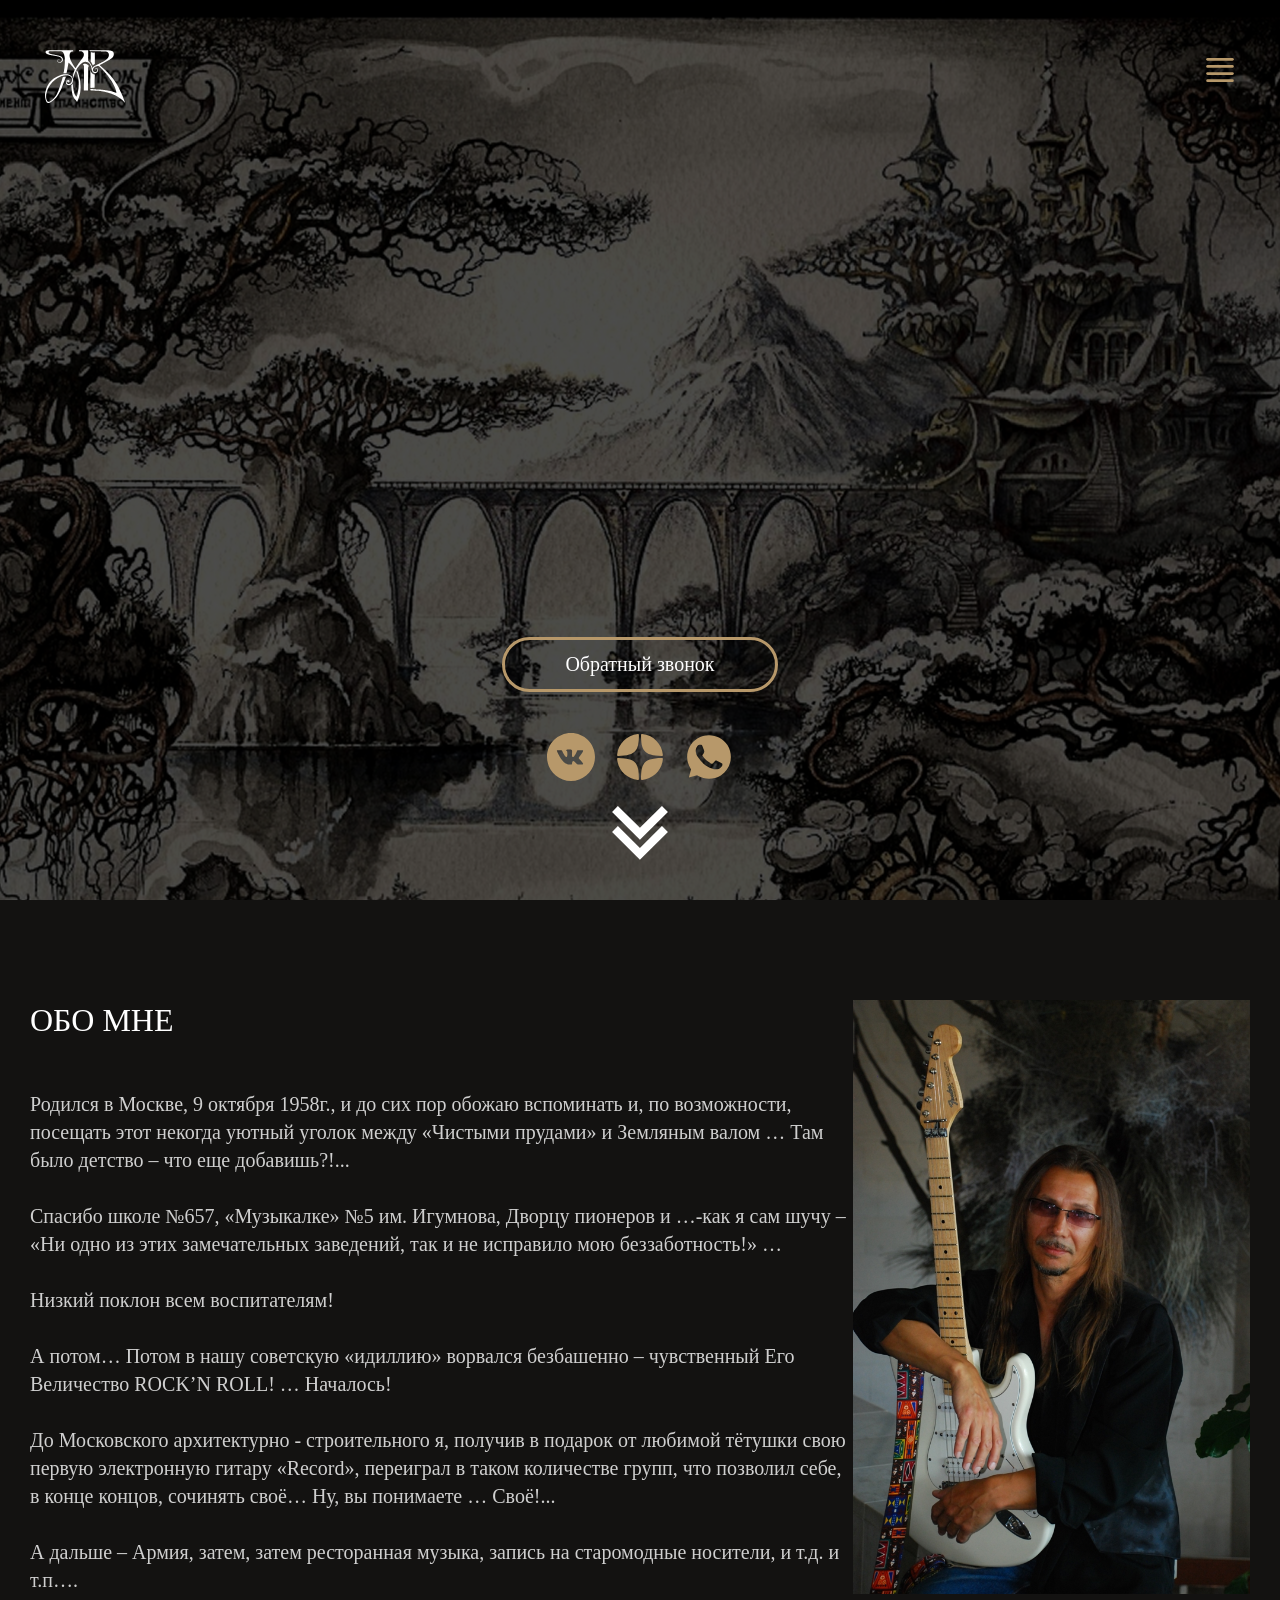
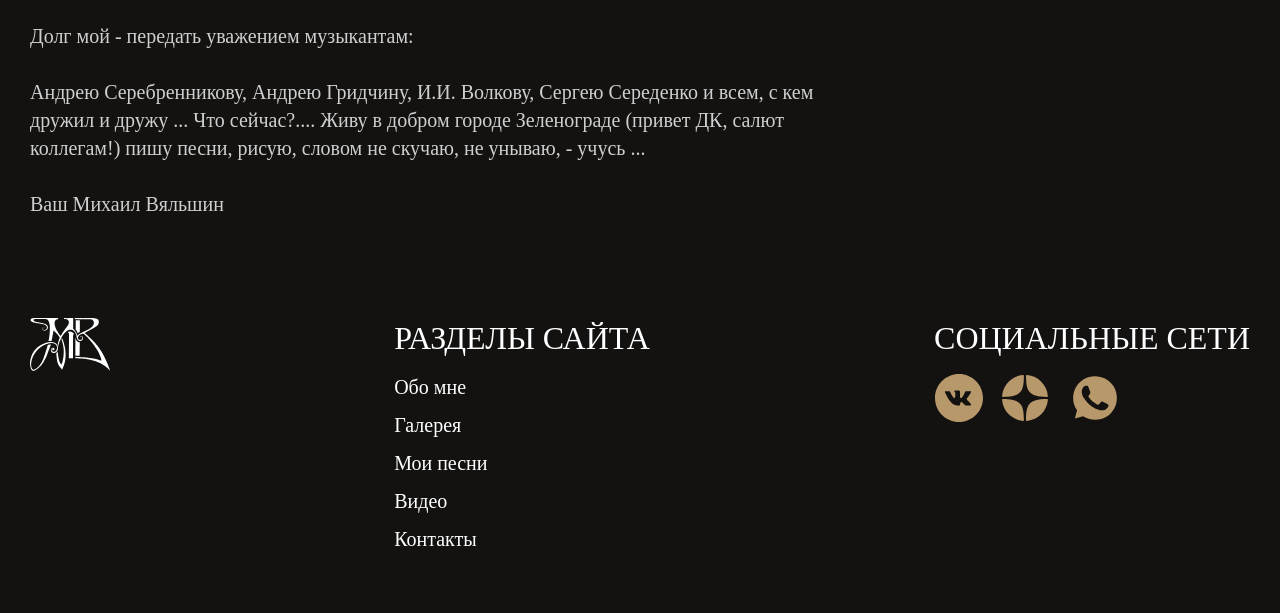
==== about.html @ 0a8ba47f "Исправляет ссылки в меню и в шоапке на логотипе" ====
<!DOCTYPE html>
<html lang="en">

<head>
  <meta charset="UTF-8">
  <meta name="viewport" content="width=device-width, initial-scale=1.0">
  <title>Document</title>
  <link rel="stylesheet" href="css/normalize.css">
  <link rel="stylesheet" href="css/style.css">
  <script defer src="js/scrypt.js"></script>
</head>

<body>
  <div class="menu">
    <div class="menu__cont">
      <div class="menu__top-wrap">
        <a href="index.html" class="header__logo">
          <img src="img/logo.svg" class="header__logo" alt="Логотип компании">
        </a>
        <div class="menu__closed"></div>
      </div>
    </div>

    <ul class="menu-style">
      <li class="main-text menu__text">
        <a href="about.html" class="footer__menu-link">Обо мне</a>
      </li>
      <li class="main-text menu__text">
        <a href="gallery.html" class="footer__menu-link">Галерея</a>
      </li>
      <li class="main-text menu__text">
        <a href="songs.html" class="footer__menu-link">Мои песни</a>
      </li>
      <li class="main-text menu__text">
        <a href="video.html" class="footer__menu-link">Видео</a>
      </li>
      <li class="main-text menu__text">
        <a href="contackt.html" class="footer__menu-link">Контакты</a>
      </li>
    </ul>


    <div class="header__bottom-social">
      <a href="https://vk.com" class="btn-social">
        <svg class="btn-social" viewBox="0 0 50 50">
          <use href="sprites.svg#vk"></use>
        </svg>
      </a>
      <a href="https://dzen.ru" class="btn-social">
        <svg class="btn-social" viewBox="0 0 50 50">
          <use href="sprites.svg#dzen"></use>
        </svg>
      </a>
      <a href="https://whatsapp.com" class="btn-social">
        <svg class="btn-social" viewBox="0 0 50 50">
          <use href="sprites.svg#whatsapp"></use>
        </svg>
      </a>
    </div>

  </div>

  <header class="header">
    <div class="header__slider-wrapper">
      <div class="slider">
        <!-- Контейнер для фоновых изображений -->
        <div class="slider__background">
          <div class="slide slide-1"></div>
          <div class="slide slide-2"></div>
          <div class="slide slide-3"></div>
          <div class="slide slide-4"></div>
          <div class="slide slide-5"></div>
          <div class="slide slide-6"></div>
          <div class="slide slide-7"></div>
        </div>
      </div>

      <!-- Контент, который должен оставаться видимым -->
      <div class="header__overlay container">
        <!-- Логотип и бургер внутри контейнера -->
        <div class="container header__top-container">
          <div class="header__top">
            <a href="index.html" class="header__logo">
              <img src="img/logo.svg" alt="Логотип компании">
            </a>
            <button class="header__burger" aria-label="Открыть меню"></button>
          </div>
        </div>

        <div class="header__content container">
          <div class="header__content-social">
            <a href="contackt.html" class="btn-stroke">Обратный звонок</a>
            <div class="header__bottom-social">
              <a href="https://vk.com" class="btn-social">
                <svg class="btn-social" viewBox="0 0 50 50">
                  <use href="sprites.svg#vk"></use>
                </svg>
              </a>
              <a href="https://dzen.ru" class="btn-social">
                <svg class="btn-social" viewBox="0 0 50 50">
                  <use href="sprites.svg#dzen"></use>
                </svg>
              </a>
              <a href="https://whatsapp.com" class="btn-social">
                <svg class="btn-social" viewBox="0 0 50 50">
                  <use href="sprites.svg#whatsapp"></use>
                </svg>
              </a>
            </div>
            <div class="header__arrow-wrap">
              <svg class="arrow-down" viewBox="0 0 56 54" width="56" height="54">
                <use href="sprites.svg#arrow-down"></use>
              </svg>
            </div>
          </div>
        </div>
      </div>
    </div>
  </header>

  <section class="about-page">
    <div class="container">
      <div class="about-page__wrap">
        <div class="about-page__left">
          <h2 class="title-h2 about-page__title">обо мне</h2>
          <p class="main-text">
            Родился в Москве, 9 октября 1958г., и до сих пор обожаю вспоминать и, по возможности, посещать этот
            некогда уютный уголок между «Чистыми прудами» и Земляным валом …
            Там было детство – что еще добавишь?!...<br><br>

            Спасибо школе №657, «Музыкалке» №5 им. Игумнова, Дворцу пионеров и …-как я сам шучу – «Ни одно из этих
            замечательных заведений, так и не исправило мою беззаботность!» … <br> <br>
            Низкий поклон всем воспитателям! <br> <br>
            А потом… Потом в нашу советскую «идиллию» ворвался безбашенно – чувственный Его Величество ROCK’N ROLL!
            … Началось!<br> <br>

            До Московского архитектурно - строительного я, получив в подарок от любимой тётушки свою первую
            электронную гитару «Record», переиграл в таком количестве групп, что позволил себе, в конце концов,
            сочинять своё… Ну, вы понимаете … Своё!...<br> <br>
            А дальше – Армия, затем, затем ресторанная музыка, запись на старомодные носители, и т.д. и т.п….
            <br><br>
            Долг мой - передать уважением музыкантам:<br> <br>
            Андрею Серебренникову, Андрею Гридчину, И.И. Волкову, Сергею Середенко и всем, с кем дружил и дружу ...

            Что сейчас?.... Живу в добром городе Зеленограде (привет ДК, салют коллегам!) пишу песни, рисую, словом
            не скучаю, не унываю, - учусь ...<br><br>

            Ваш Михаил Вяльшин
          </p>
        </div>

        <div class="about-page__right">
          <img class="about-page__img" src="img/photo-about.jpg" alt="Фотография Михаила Вяльшина с гитарой">
        </div>
      </div>
    </div>
  </section>

  <footer class="footer">
    <div class="container">
      <div class="footer__items">
        <div class="footer__left">
          <a href="/" class="footer__left-link">
            <div class="footer__left-logo"></div>
          </a>
        </div>
        <div class="footer__center">
          <h2 class="title-h2 footer__title">РАЗДЕЛЫ САЙТА</h2>
          <ul class="menu-style">
            <a href="about.html" class="footer__menu-link">
              <li class="main-text menu-style footer__menu-text menu__text">Обо мне</li>
            </a>
            <a href="gallery.html" class="footer__menu-link">
              <li class="main-text menu-style footer__menu-text menu__text">Галерея</li>
            </a>
            <a href="songs.html" class="footer__menu-link">
              <li class="main-text menu-style footer__menu-text menu__text">Мои песни</li>
            </a>
            <a href="video.html" class="footer__menu-link">
              <li class="main-text menu-style footer__menu-text menu__text">Видео</li>
            </a>
            <a href="contackt.html" class="footer__menu-link">
              <li class="main-text menu-style footer__menu-text menu__text">Контакты</li>
            </a>
          </ul>
        </div>
        <div class="footer__right">
          <h2 class="title-h2 footer__title">СОЦИАЛЬНЫЕ СЕТИ</h2>
          <div class="header__bottom-social">
            <a href="https://vk.com" target="_blank">
              <svg class="btn-social" viewBox="0 0 50 50">
                <use href="sprites.svg#vk"></use>
              </svg>
            </a>
            <a href="https://dzen.ru" class="btn-social">
              <svg class="btn-social" viewBox="0 0 50 50">
                <use href="sprites.svg#dzen"></use>
              </svg>
            </a>
            <a href="https://whatsapp.com" class="btn-social">
              <svg class="btn-social" viewBox="0 0 50 50">
                <use href="sprites.svg#whatsapp"></use>
              </svg>
            </a>
          </div>
        </div>
      </div>
    </div>
  </footer>
</body>

</html>
---- css/style.css ----
html {
    box-sizing: border-box;
}



* {
    box-sizing: border-box;
    margin: 0;
    padding: 0;
}

*,
*::before,
*::after {
    box-sizing: inherit;
}

a {
    color: inherit;
    text-decoration: none;
}

input {
    all: unset;
}

h2,
h1,
h3 {
    margin: 0;
}

button {
    margin: 0;
    padding: 0;
}

img {
    max-width: 100%;
}

body {
    margin: 0;
    font-family: "IBM Plex Sans", sans-serif;
    background: var(--black, #131211);
    color: var(--white, #FFF);
}

p {
    margin: 0;
}

input[type="number"]::-webkit-inner-spin-button,
input[type="number"]::-webkit-outer-spin-button {
    -moz-appearance: none;
    /* Убираем стрелочки в Firefox */
    -webkit-appearance: none;
    /* Убираем стрелочки в Chrome, Safari и Edge */
    appearance: none;
    /* Убираем стрелочки в других браузерах */
    margin: 0;
    /* Убираем отступы */
}

textarea {
    font-family: inherit;
    font-size: 100%;
    line-height: 1.15;
    margin: 0;
    overflow: auto;
}

textarea {
    resize: none;
    /* Запрещаем изменять размер */
}

/* global */

.header__container {
    padding: 0 15px;
    margin: 0 auto;
    display: flex;
    flex-direction: column;
    height: 80%;
    justify-content: space-between;

}

.container {
    width: 1290px;
    max-width: 100%;
    /* чтобы на мобильных не вылезало за экран */
    margin: 0 auto;
    /* центрирует сам контейнер */
    padding: 0 30px;
    box-sizing: border-box;
    display: flex;
    flex-direction: column;
}

.btn-stroke {
    border-radius: 30px;
    border: 3px solid var(--gold, #B7986A);
    padding: 13px 60px;
    background-color: transparent;
    color: #FFF;
    font-family: "IBM Plex Sans";
    font-size: 20px;
    font-style: normal;
    font-weight: 400;
    line-height: normal;
    transition: 0.8s;
}

@media (max-width: 480px) {
    .btn-stroke {
        padding: 8px 30px;
        font-size: 14px;
    }

    .btn-social {
        width: 35px;
        height: 35px;
    }

    .header__bottom-social {
        gap: 10px;
    }
}

.title-h2 {
    color: #FFF;

    /* H2 */
    font-family: "IBM Plex Sans";
    font-size: 32px;
    font-style: normal;
    font-weight: 500;
    line-height: 40px;
    /* 125% */
    text-transform: uppercase;
}

.title-h3 {
    color: var(--white, #FFF);
    font-family: "IBM Plex Sans";
    font-size: 24px;
    font-style: normal;
    font-weight: 500;
    line-height: 32px;
    text-transform: capitalize;
}

.main-text {
    color: var(--white-text, rgba(255, 255, 255, 0.80));
    font-family: "IBM Plex Sans";
    font-size: 20px;
    font-style: normal;
    font-weight: 400;
    line-height: 28px;
}

.menu-style {
    list-style: none;
    padding: 0;
    margin: 0;
}

.btn-more {
    color: var(--gold, #B7986A);
    font-family: "IBM Plex Sans";
    font-size: 20px;
    font-style: normal;
    font-weight: 400;
    line-height: normal;
    background-color: transparent;
    border: none;
    cursor: pointer;
    transition: 0.8s;
}

.title__link {
    cursor: pointer;
    display: inline-block;
}

.main-title__set {
    margin-bottom: 50px;
}

.gold-card-style {
    border-radius: 5px;
    border: 1px solid #B7986A;
    background: rgba(183, 152, 106, 0.10);
    box-shadow: 0px 0px 50px 0px rgba(183, 152, 106, 0.20);
}

.btn-arrow {
    width: 45px;
    height: 45px;
    background-color: transparent;
    border: none;
    background-position: center;
    background-repeat: no-repeat;
    background-size: cover;
    cursor: pointer;
    fill: #65553D;
    transition: 0.8s;
}

.btn-arrow:not(:last-child) {
    margin-right: 15px;
}

.btn-left {
    background-image: url("../img/arrow-left.svg");
}

.btn-right {
    background-image: url("../img/arrow-right.svg");
}

.btn-fill {
    border-radius: 30px;
    background: #B7986A;
    display: flex;
    justify-content: center;
    align-items: center;
    transition: 0.8s;
}

/* animation */

.btn-stroke:hover {
    background: #E9B870;
    box-shadow: 0px 0px 50px 20px rgba(233, 184, 112, 0.20);

}

.animate__fill-btn:hover {
    background: #E9B870;
    box-shadow: 0px 0px 50px 10px;
}

.animate__fill-btn:focus {

    border: 5px solid #E9B870;
    background: #B7986A;
}

.btn-social {
    fill: #B7986A;
    transition: 0.8s;
}

.btn-social:hover {
    filter: drop-shadow(0px 0px 50px rgba(233, 184, 112, 0.20));
    fill: #E9B870;
}

.btn-arrow:hover {
    filter: drop-shadow(0px 0px 50px rgba(233, 184, 112, 0.20));
    fill: #B7986A;

}


.menu__text:hover {
    color: #E9B870;
}

.menu__closed:hover {
    width: 13px;
    height: 14px;
}

.btn-more:hover {
    color: #E9B870;
}

/*слайдер в шапке */

.slide-1 {
    background-image: url("../img/slider-header/slide-1.jpg");
}

.slide-2 {
    background-image: url("../img/slider-header/slide-2.jpg");
}

.slide-3 {
    background-image: url("../img/slider-header/slide-3.jpg");
}

.slide-4 {
    background-image: url("../img/slider-header/slide-4.jpg");
}

.slide-5 {
    background-image: url("../img/slider-header/slide-5.jpg");
}

.slide-6 {
    background-image: url("../img/slider-header/slide-6.jpg");
}

.slide-7 {
    background-image: url("../img/slider-header/slide-7.jpg");
}

.header__overla {
    position: relative;
    z-index: 2;
    display: flex;
    flex-direction: column;
    justify-content: space-between;
    height: 100%;
    padding: 20px 0;
    box-sizing: border-box;
}

.header__top-container {
    position: relative;
    z-index: 3;
    /* Выше слайдов, но ниже контента */
}

/* Обёртка для абсолютного позиционирования */
.header__slider-wrapper {
    position: relative;
    width: 100%;
    height: 100vh;
    /* Полная высота экрана */
    overflow: hidden;
}

.header__bottom-social {
    display: inline-block;
    /* margin-right: 12px; /* расстояние между иконками */
    text-decoration: none;
    gap: 15px;
    /* Расстояние между иконками */
    z-index: 4;
}

.header__burger {
    width: 30px;
    height: 24px;
    background: url('../img/burger.svg') center/contain no-repeat;
    border: none;
    cursor: pointer;
    background-color: transparent;
}

.header__overlay {
    position: relative;
    z-index: 2;
    display: flex;
    flex-direction: column;
    justify-content: space-between;
    height: 100%;
    padding: 20px 0;
    box-sizing: border-box;
    padding-top: 50px;
}

/* Для мобильных */
@media (max-width: 768px) {
    .header__burger {
        display: block;
    }
}

@media (max-width: 768px) {
    .container {
        width: 90%;
        padding: 0 15px;
    }

    .gallery__cards,
    .songs__cards {
        flex-wrap: wrap;
    }

    .video__card {
        width: 100%;
        margin-bottom: 20px;
    }
}



.header__slider {
    position: absolute;
    top: 0;
    left: 0;
    width: 100%;
    height: 100%;
}



.slider__background {
    position: absolute;
    top: 0;
    left: 0;
    width: 100%;
    height: 100%;
}

.slider__background::before {
    content: '';
    position: absolute;
    top: 0;
    left: 0;
    width: 100%;
    height: 100%;
    background-color: rgba(0, 0, 0, 0.7);
    z-index: 1;
}

.slide {
    position: absolute;
    top: 0;
    left: 0;
    width: 100%;
    height: 100%;
    background-size: cover;
    background-position: center;
    opacity: 0;
    transition: opacity 1s ease;
    pointer-events: none;
    /* Чтобы не мешали кликам */
}

.slide.active {
    opacity: 1;
}

.header__content {

    position: relative;
    z-index: 4;
    /* Выше лого/бургера */
    padding: 0 15px;
    box-sizing: border-box;

}

.header__container {
    position: relative;
    z-index: 3;
    padding: 0 15px;
    margin: 0 auto;
    display: flex;
    flex-direction: column;
}

/* Для мобильных: уменьшаем отступы */
@media (max-width: 768px) {
    .header__content {
        padding: 0 10px;
    }
}

@media (max-width: 768px) {
    .header__top-container {
        padding: 0 10px;
        /* Уменьшаем отступы */
    }


    .header__top {
        padding: 0 10px;
    }

    .header__logo {
        height: 32px;
    }

    .header__burger {
        width: 28px;
        height: 22px;
    }
}

@media (max-width: 480px) {
    .header__top-container {
        padding: 0 8px;
    }

    .header__top {
        padding: 0 8px;
    }

    .header__logo {
        height: 28px;
    }

    .header__burger {
        width: 26px;
        height: 20px;
    }
}

/* header */

.header {
    position: relative;
    width: 100%;
    /* Чтобы слайды не вылазили */
    z-index: 2;
    /* Выше слайдера */
    margin-bottom: 100px;
}

.menu {
    position: fixed;
    top: 0;
    width: 250px;
    height: 100vh;
    background: #231F1A;
    border: 1px solid var(--gold, #B7986A);
    box-shadow: 0px 0px 50px 0px rgba(183, 152, 106, 0.20);
    padding: 20px;
    z-index: 10;
    /* Выше контента */
    transition: left 0.8s ease;
}

.header__content-social {
    display: flex;
    flex-direction: column;
    align-items: center;
    gap: 40px;
    text-align: center;
}




.arrow-down {
    display: block;
    width: 56px;
    height: 54px;
    fill: white;
    /* Явно задаём цвет */
    stroke: none;
    /* Убираем обводку */
}

.header__arrow-wrap {
    position: relative;
    bottom: 20px;

    z-index: 4;
}


.menu {
    position: relative;
    transform: translateX(-220%);
    /* Скрытое состояние */
    transition: transform 0.3s ease;
    /* Плавный переход */
    z-index: 3;
    /* Чтобы оно было поверх других элементов */
    width: 250px;
    height: 507px;
    position: absolute;
    border-radius: 5px;
    border: 1px solid #B7986A;
    box-shadow: 0px 0px 50px 0px rgba(183, 152, 106, 0.20);
    background: #231F1A;
    padding: 20px;
    display: flex;
    flex-direction: column;
    justify-content: space-between;
    transition: transform 0.8s ease;
    /* Плавный переход */
}

.menu__text {
    color: #FFF;
    font-family: "IBM Plex Sans";
    font-size: 20px;
    line-height: 28px;
    margin-bottom: 10px;
    transition: 0.8s;
}

.menu.active {
    transform: translateX(0);
    /* Показать меню */
}

.menu__top-wrap {
    display: flex;
    justify-content: space-between;

}

.menu__closed {
    background-image: url("../img/closed.svg");
    background-position: center;
    background-repeat: no-repeat;
    background-size: cover;
    width: 12px;
    height: 14px;
    cursor: pointer;
    transition: 0.5s;
}


.slider {
    position: absolute;
    top: 0;
    left: 0;
    width: 100%;
    height: 100%;
    display: flex;
    overflow: hidden;

}



.header__top {
    display: flex;
    justify-content: space-between;
    align-items: center;
    padding: 0 15px;
    width: 100%;
}

.btn-social {
    background-color: transparent;
    width: 50px;
    height: 50px;
    border: transparent;
    cursor: pointer;
}

.header__logo {
    height: 40px;
}


.btn-social:not(:last-child) {
    margin-right: 15px;
}

/* about */


.about {
    margin-bottom: 100px;
}

.about__photo {
    margin-right: 30px;
}

.about__content {
    display: flex;
}

/* gallery */

.gallery__cards {
    display: flex;
}

.gallery__card {
    width: 410px;
    padding: 20px;
}

.gallery__card:not(:last-child) {
    margin-right: 30px;
}

.gallery__card-img {
    border-radius: 5px;
    margin-bottom: 30px;
    max-width: none;
}

.gallery__card-title {
    margin-bottom: 20px;
}

.gallery__card-text {
    margin-bottom: 25px;
    overflow: hidden;
    display: -webkit-box;
    -webkit-box-orient: vertical;
    -webkit-line-clamp: 4;
}

/* my songs */

.title-top-cont {
    display: flex;
    flex-direction: row;
    align-items: baseline;
    justify-content: space-between;
}

.songs__cards {
    display: flex;
    overflow: hidden;
    margin-bottom: 50px;
}

.songs__card-img {
    min-width: 300px;
}

.songs__card:not(:last-child) {
    margin-right: 30px;
}

.songs__card-btn {
    display: flex;
    justify-content: center;
}

/* video */
.video {
    margin-bottom: 100px;
}

.video__cards {
    display: flex;
    margin-bottom: 50px;
}

.video__card {
    position: relative;
    width: 630px;
}

.video__card:not(:last-child) {
    margin-right: 30px;
    overflow: hidden;
}

.video__card-size {
    width: 630px;
}


.video__card-logo {
    width: 193px;
    height: 127px;
    background-position: center;
    background-repeat: no-repeat;
    background-size: cover;
    background-image: url("../img/logo-video.svg");
    margin-bottom: 20px;
    display: block;
    /* Добавляем display: block */
}

.video__card-title {
    color: var(--white, #FFF);
    text-align: center;
    font-family: "IBM Plex Sans";
    font-size: 32px;
    font-style: normal;
    font-weight: 500;
    line-height: 40px;


}

.video__overlay {
    position: absolute;
    top: 0;
    left: 0;
    width: 100%;
    height: 100%;
    background: rgba(0, 0, 0, 0.7);
    display: flex;
    flex-direction: column;
    justify-content: center;
    align-items: center;
    transition: opacity 0.4s ease;

}

.video__card:hover .video__overlay {
    opacity: 0;
    pointer-events: none;
}

.video__cards .video__card:nth-child(n+3) {
    display: none;
}

.video__card-size {


    object-fit: cover;
    /* Обрезаем видео, сохраняя пропорции */
    object-position: center;
    /* Центрируем видео */
    height: 360px;
    /* Добавляем максимальную высоту */
    overflow: hidden;
}

.video__card video {
    width: 100%;
    height: 100%;
    object-fit: cover;
    object-position: center;
}

/* Эффект при наведении */
.video__card:hover video {
    opacity: 1;
}

.video__card:hover .video__overlay {
    opacity: 0;
}




/* contakt */

.contakt {
    margin-bottom: 100px;
}

.contakt__title {
    margin-bottom: 50px;
}

.contact__text {
    margin-bottom: 30px;
    width: 100%;
}

.contact__form-wrap {
    width: 100%;
    max-width: 500px
}

.contakt__form {
    display: flex;
    flex-direction: column;
    /* Устанавливаем столбиковую ориентацию для формы */
    gap: 0px;
    /* Промежутки между элементами формы */
}

.contakt__input {
    padding-top: 17px;
    padding-bottom: 17px;
    padding-left: 20px;
    border-radius: 30px;
    border: 1px solid var(--gold, #B7986A);
    width: 100%;
    margin-bottom: 20px;
    color: #fffc;

    /* Text */
    font-family: "IBM Plex Sans";
    font-size: 20px;
    font-style: normal;
    font-weight: 400;
    line-height: 28px;
    /* 140% */
    box-sizing: border-box;
}


.contakt__submint {
    width: 100%;
    height: 60px;
    padding: 13px 116px;
    color: #000;

    /* Text */
    font-family: "IBM Plex Sans";
    font-size: 20px;
    font-style: normal;
    font-weight: 400;
    line-height: 28px;
    /* 140% */
}

.contact__set-wrap {
    display: flex;
    flex-direction: row;
    justify-content: space-between;
}

.contact__flesh {
    background-image: url("../img/flash.svg");
    width: 541px;
    height: 543px;
    flex-shrink: 0;
    position: absolute;
    border-radius: 543px;
    background: rgba(141, 96, 28, 0.15);
    mix-blend-mode: lighten;
    filter: blur(79px);
    right: 500px;
}

.btn-form {
    border-radius: 30px;
    border: 1px solid rgba(255, 255, 255, 0.20);
    color: #fffc;

    /* Text */
    font-family: "IBM Plex Sans";
    font-size: 20px;
    font-style: normal;
    font-weight: 400;
    line-height: 28px;

    padding: 17px 20px;
    width: 352px;
    margin-bottom: 30px;
}

.btn-form:not(:last-child) {
    margin-right: 30px;
}

.btn-form-area {
    border-radius: 30px;
    border: 1px solid rgba(255, 255, 255, 0.20);
    padding: 17px 20px;
    background-color: transparent;
    width: 100%;
    height: 150px;

    /* Text */
    font-family: "IBM Plex Sans";
    font-size: 20px;
    font-style: normal;
    font-weight: 400;
    line-height: 28px;
    /* 140% */
    margin-bottom: 50px;
    color: #000;
    /* 140% */
    color: #fffc;
}

.contakt-page-left {
    max-width: 849px;
}

.contakt-page__text {
    margin-bottom: 50px;
}

.contakt-page__left {
    max-width: 849px;
}

.contakt-page__left-up {
    display: flex;
    flex-wrap: wrap;
    flex-direction: row;
}

.mail-img {
    background-image: url("../img/mail.png");
    width: 324px;
    height: 309px;
    background-position: center;
    background-repeat: no-repeat;
    background-size: cover;
}

.contakt-page__wrap {
    display: flex;
    justify-content: space-between;
}

.contakt-page-right {
    position: relative;
}

.flash {
    border-radius: 440.183px;
    background: rgba(141, 96, 28, 0.15);
    mix-blend-mode: lighten;
    filter: blur(79px);
    width: 438.562px;
    height: 440.183px;
    flex-shrink: 0;
    position: absolute;
    top: 50px;
    right: 80px;
}

.btn-contact {
    width: 410px;
    padding: 13px 116px;
}

/* gallery */

.gallery-container {
    width: 90%;
    margin: 50px auto;
}

.gallery {
    display: grid;
    grid-template-columns: repeat(auto-fit, minmax(200px, 1fr));
    /* Уменьшили размер */
    gap: 20px;
    margin-bottom: 100px;
}

.gallery__link {
    display: block;
    text-decoration: none;
    overflow: hidden;
    position: relative;
    border-radius: 8px;

    /* Добавляем анимацию уменьшения */
    transform: scale(1);
    transition: transform 0.3s ease, box-shadow 0.3s ease;
}

.gallery img {
    width: 100%;
    height: auto;
    object-fit: cover;
    border-radius: 8px;

    /* Добавляем тень и анимацию */
    transition: transform 0.3s ease, filter 0.3s ease;
}

/* Уменьшаем размер миниатюр */
.gallery__link img {
    max-width: 200px;
    /* Новый размер */
    max-height: 200px;
    /* Новый размер */
}

/* Анимация при наведении */
.gallery__link:hover {
    transform: scale(0.95);
    /* Немного уменьшаем при наведении */
    box-shadow: 0 4px 8px rgba(0, 0, 0, 0.2);
}

.gallery__link:hover img {
    filter: brightness(1.1);
    /* Добавляем яркость */
    transform: scale(1.02);
    /* Немного увеличиваем изображение */
}

/* Стили для лайтбокса остаются без изменений */
/* Стили для лайтбокса */
.lightbox {
    position: fixed;
    top: 0;
    left: 0;
    width: 100%;
    height: 100%;
    background: rgba(0, 0, 0, 0.7);
    opacity: 0;
    pointer-events: none;
    transition: opacity 0.3s ease;
}

.lightbox.is-open {
    opacity: 1;
    pointer-events: auto;
}

.lightbox__content {
    position: absolute;
    top: 50%;
    left: 50%;
    transform: translate(-50%, -50%);
    max-width: 90%;
    max-height: 90%;
    transition: transform 0.4s ease;
}

.lightbox__image {
    width: 100%;
    height: auto;
    display: block;
    cursor: pointer;
    /* Добавляем курсор для клика */
}

/* footer */

.footer {
    margin-bottom: 50px;
    margin-top: 100px;
}

.footer__items {
    display: flex;
    justify-content: space-between;
    gap: 5rem;
    flex-wrap: wrap;
}

.footer__left-logo {
    width: 80px;
    height: 53px;
    background-position: center;
    background-repeat: no-repeat;
    background-size: cover;
    background-image: url("../img/logo-footer.svg");
    margin-bottom: 20px;
    cursor: pointer;
}

.footer__title {
    margin-bottom: 15px;
}

.footer__menu-text {
    margin-bottom: 10px;
}

.about-page {
    margin-bottom: 100px;
}

.about-page__wrap {
    display: flex;
    justify-content: space-between
}

.about-page__left {
    width: 849px;
}

.about-page__img {
    width: 410px;
}

.about-page__title {
    margin-bottom: 50px;
}

/* songs-page */
.songs {
    margin-bottom: 100px;
}

.songs-page__title {
    margin-bottom: 50px;
}

.songs-page__text {
    margin-bottom: 50px;
}

.albums {
    display: flex;
    justify-content: space-between;
    flex-wrap: wrap;

}

.album:not(:last-child) {
    margin-bottom: 50px;
}


.header__bottom-social a {
    display: inline-block;
    margin-right: 12px;
    /* расстояние между иконками */
    text-decoration: none;
}

.header__bottom-social a:last-child {
    margin-right: 0;
    /* убрать отступ у последней иконки */
}



/* gallery-page */

.gallery-page {
    margin-bottom: 100px;
}

.gallery-title {
    margin-bottom: 44px;
}

.gallery__tabs {
    margin-bottom: 50px;
    display: flex;
    justify-content: space-between;
}

.gallery__tab-button {
    width: 300px;
    height: 52px;
}

.gallery__tab-content {
    display: none;
}

.gallery__tab-content.active {
    display: block;
}


.gallery-columns {
    display: flex;
    flex-wrap: wrap;
    gap: 20px;
    /* расстояние между колонками */
    justify-content: center;
    padding: 20px 0;
}

.gallery-column {
    width: 23%;
    /* 4 колонки с небольшим зазором */
    display: flex;
    flex-direction: column;
    gap: 20px;
    /* расстояние между изображениями в колонке */
}

.gallery-column img {
    width: 100%;
    height: auto;
    object-fit: cover;
    border-radius: 8px;
    box-shadow: 0 2px 4px rgba(0, 0, 0, 0.1);
}

/* Адаптивность */
@media (max-width: 1200px) {
    .gallery-column {
        width: 31%;
    }
}

@media (max-width: 992px) {
    .gallery-column {
        width: 48%;
    }
}

@media (max-width: 768px) {
    .gallery-column {
        width: 100%;
    }
}


/* увеличение фото */

.image-overlay {
    position: fixed;
    top: 0;
    left: 0;
    width: 100%;
    height: 100%;
    background: rgba(0, 0, 0, 0.8);
    display: flex;
    justify-content: center;
    align-items: center;
    z-index: 9999;
    opacity: 0;
    pointer-events: none;
    transition: opacity 0.3s ease;
}

.image-overlay_visible {
    opacity: 1;
    pointer-events: auto;
}

.image-overlay__content {
    display: flex;
    flex-direction: column;
    align-items: center;
    position: relative;
    max-width: calc(100% - 40px);
    /* Отступы слева и справа */
    max-height: calc(100% - 40px);
    /* Отступы сверху и снизу */
    padding: 20px;
}

.image-overlay__close {
    position: absolute;
    top: 10px;
    right: 10px;
    background: white;
    border: none;
    padding: 10px;
    cursor: pointer;
    border-radius: 50%;

}

.image-overlay__image {
    width: auto;
    height: auto;
    object-fit: contain;

    border-radius: 8px;
    box-shadow: 0 4px 8px rgba(0, 0, 0, 0.3);
    transition: transform 0.3s ease;
    contain: size;
    margin: 20px;
}

.image-overlay__wrapper {
    width: 100%;
    height: 100%;
    display: flex;
    justify-content: center;
    align-items: center;
    padding: 40px;
    overflow: hidden;
}

@media (max-width: 768px) {
    .image-overlay__image {
        max-width: 95%;
        max-height: 95%;
        margin: 10px;
    }

    .image-overlay__wrapper {
        padding: 20px;
    }
}

/* аудио плеер */
.btn-audio {
    background: #222;
    color: #fff;
}


.audio-player {
    display: flex;
    flex-direction: column;
    gap: 10px;
    padding: 20px;
    background: #222;
    color: #fff;
    max-width: 700px;
    margin-bottom: 100px;
}

.album-cover img {
    width: 100%;
    border-radius: 8px;
}

.player-controls {
    display: flex;
    align-items: center;
    gap: 15px;
}

.control-btn {
    padding: 10px;
    background: #444;
    border: none;
    border-radius: 4px;
    cursor: pointer;
}

.progress-bar-container {
    flex: 1;
    margin: 0 15px;
}

.time-display {
    font-size: 0.9em;
}

.track-list ul {
    list-style: none;
    padding: 0;
}

.track-list li {
    padding: 8px 0;
    border-bottom: 1px solid #555;
    cursor: pointer;
}

.track-list li.active {
    background-color: #555;
}

.back-page-btn {
    align-self: center;
}

#current-track {
    margin-top: 10px;
    font-size: 0.9em;
}

#progress-bar {
    -webkit-appearance: none;
    /* Убираем стили по умолчанию в WebKit-браузерах */
    appearance: none;
    width: 100%;
    height: 10px;
    /* Настройте высоту по своему вкусу */
    border: none;
    background-color: #f0f0f0;
    /* Цвет фона (незаполненная часть) */
}

#progress-bar::-webkit-progress-bar {
    background-color: #f0f0f0;
}

#progress-bar::-webkit-progress-value {
    background-color: #B7986A;
    /* Жёлтый цвет заполненной части */
}

#progress-bar::-moz-progress-bar {
    background-color: #B7986A;
    /* Для Firefox */
}




/* album-page */
.album-page__info-block {
    display: flex;
    margin-bottom: 100px;
}

.album-page__img-album {
    margin-right: 140px;
}
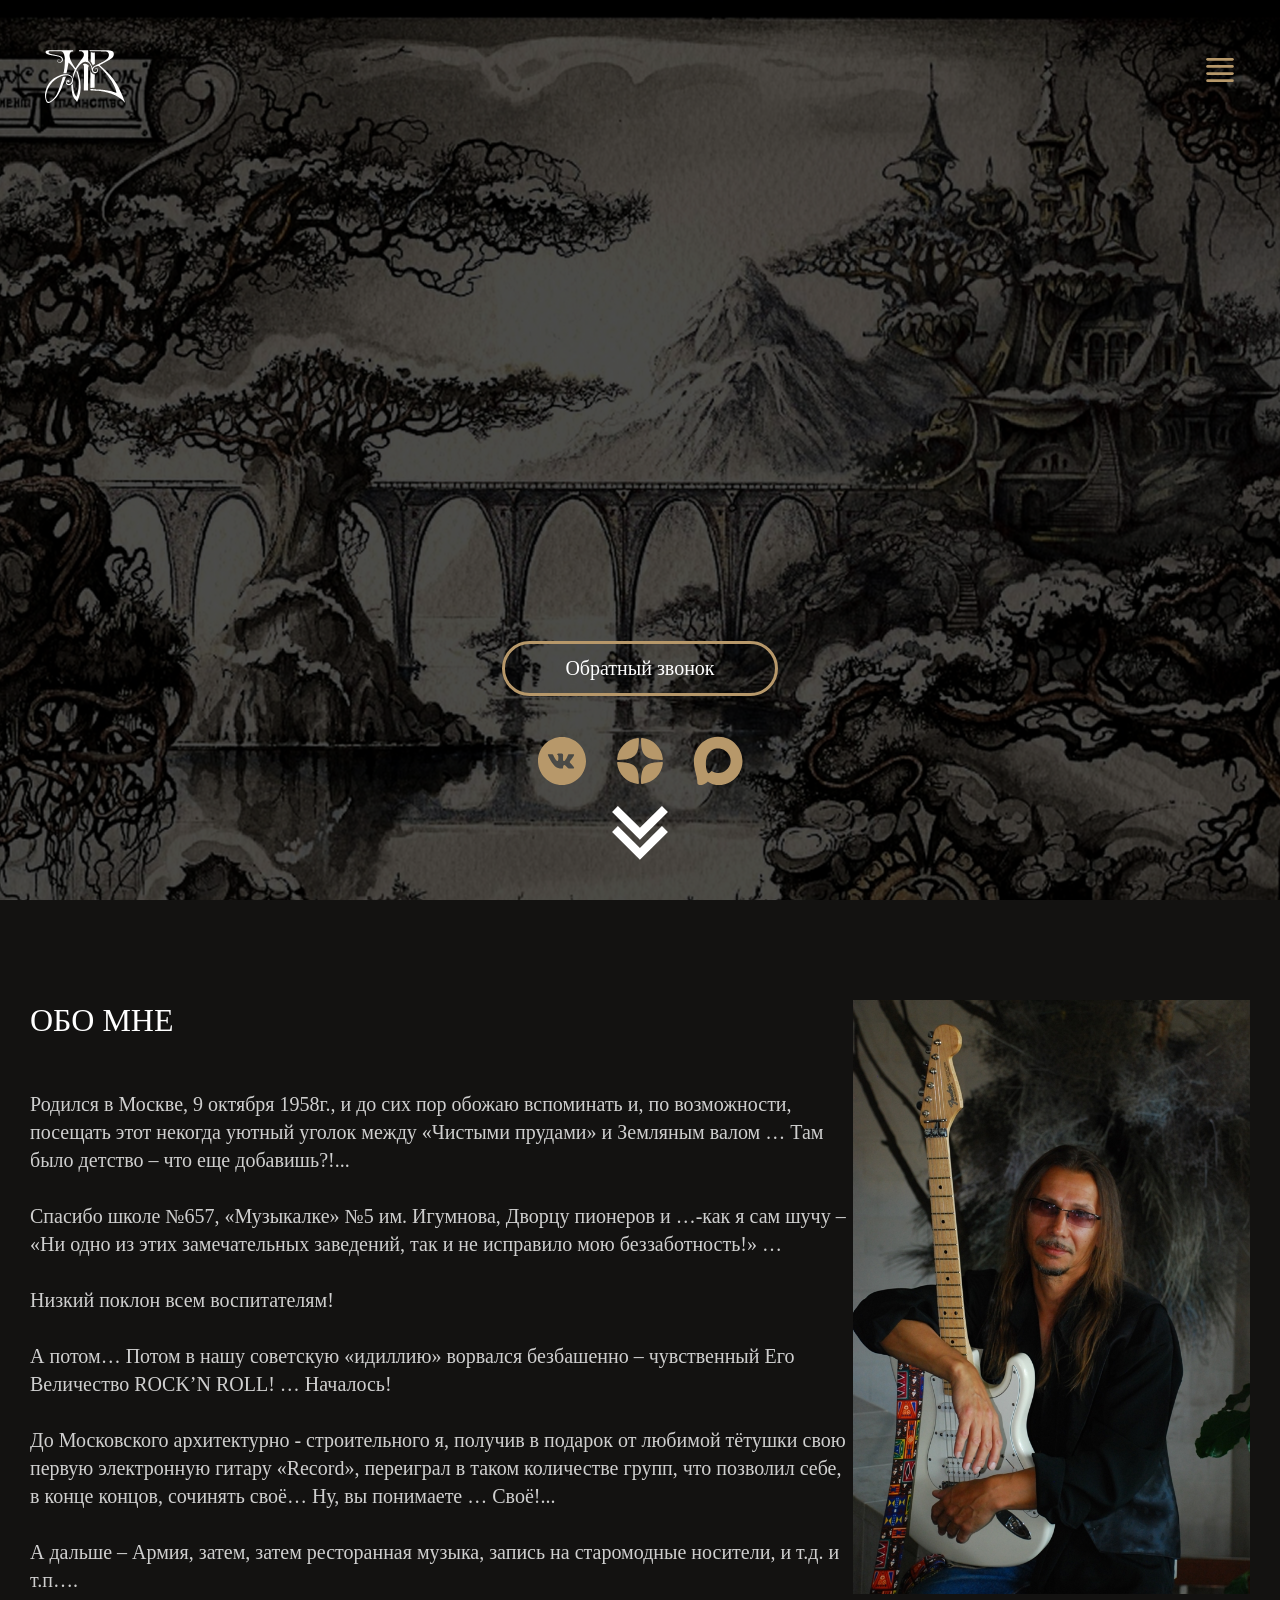
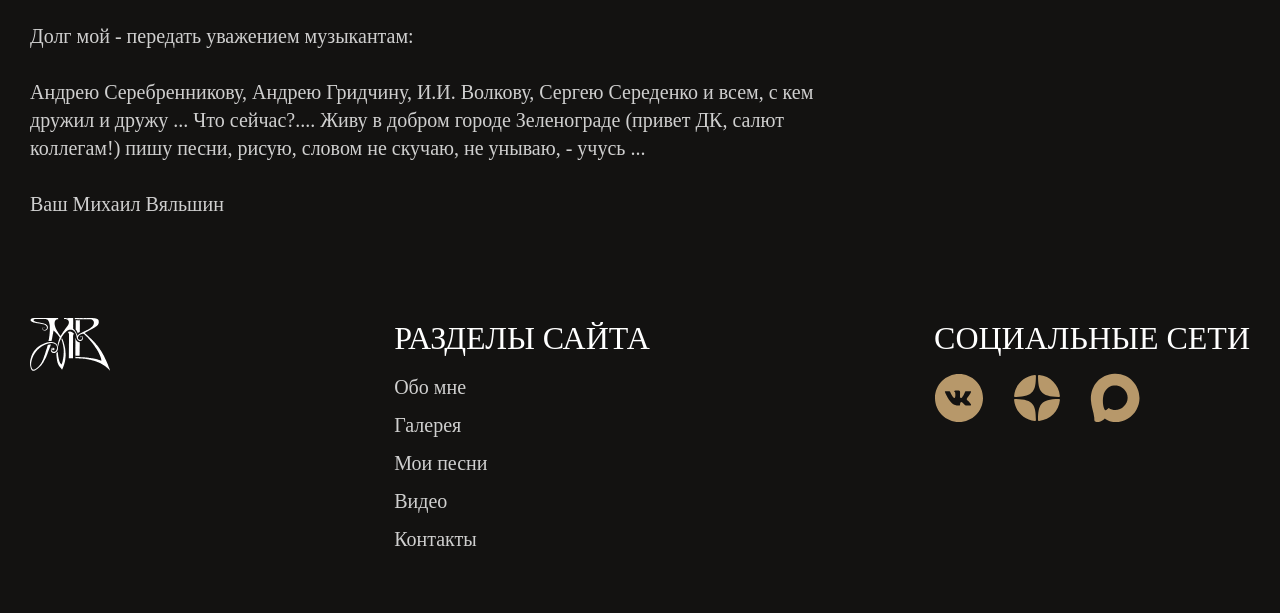
==== commit 2857ed8c: "обавляет анимацию иконкам, исправляет баг с футером убирает наложение флеша на иконки" ====
--- a/about.html
+++ b/about.html
@@ -11,7 +11,7 @@
 </head>
 
 <body>
-  <div class="menu">
+   <div class="menu">
     <div class="menu__cont">
       <div class="menu__top-wrap">
         <a href="index.html" class="header__logo">
@@ -22,41 +22,49 @@
     </div>
 
     <ul class="menu-style">
-      <li class="main-text menu__text">
+      <li class="main-text white-text-animation">
         <a href="about.html" class="footer__menu-link">Обо мне</a>
       </li>
-      <li class="main-text menu__text">
+      <li class="main-text white-text-animation">
         <a href="gallery.html" class="footer__menu-link">Галерея</a>
       </li>
-      <li class="main-text menu__text">
+      <li class="main-text white-text-animation">
         <a href="songs.html" class="footer__menu-link">Мои песни</a>
       </li>
-      <li class="main-text menu__text">
+      <li class="main-text white-text-animation">
         <a href="video.html" class="footer__menu-link">Видео</a>
       </li>
-      <li class="main-text menu__text">
+      <li class="main-text white-text-animation">
         <a href="contackt.html" class="footer__menu-link">Контакты</a>
       </li>
     </ul>
 
-
-    <div class="header__bottom-social">
-      <a href="https://vk.com" class="btn-social">
-        <svg class="btn-social" viewBox="0 0 50 50">
-          <use href="sprites.svg#vk"></use>
-        </svg>
-      </a>
-      <a href="https://dzen.ru" class="btn-social">
-        <svg class="btn-social" viewBox="0 0 50 50">
-          <use href="sprites.svg#dzen"></use>
-        </svg>
-      </a>
-      <a href="https://whatsapp.com" class="btn-social">
-        <svg class="btn-social" viewBox="0 0 50 50">
-          <use href="sprites.svg#whatsapp"></use>
-        </svg>
-      </a>
-    </div>
+    <ul class="social-button">
+      <li class="social-button-list">
+        <a class="social-button-link" href="https://vk.ru/club35013292" aria-label="ВКонтакте" target="_blank">
+          <svg class="btn-social icon-animation" viewBox="0 0 50 50">
+            <use href="sprites.svg#vk"></use>
+          </svg>
+        </a>
+      </li>
+      <li class="social-button-list">
+        <a class="social-button-link" href="https://dzen.ru/id/64ad271313ff8216f10c7faf" aria-label="Дзен"
+          target="_blank">
+          <svg class="btn-social icon-animation" viewBox="0 0 50 50">
+            <use href="sprites.svg#dzen"></use>
+          </svg>
+        </a>
+      </li>
+      <li class="social-button-list">
+        <a class="social-button-link"
+          href="https://max.ru/u/f9LHodD0cOLLGyQmQoLq6-svdly1-G2yXFyvW3MHEe_JWJzoySJHfmygBRc"
+          aria-label="Написать в MAX" target="_blank">
+          <svg class="btn-social icon-animation" viewBox="0 0 50 50">
+            <use href="sprites.svg#max"></use>
+          </svg>
+        </a>
+      </li>
+    </ul>
 
   </div>
 
@@ -89,24 +97,33 @@
 
         <div class="header__content container">
           <div class="header__content-social">
-            <a href="contackt.html" class="btn-stroke">Обратный звонок</a>
-            <div class="header__bottom-social">
-              <a href="https://vk.com" class="btn-social">
-                <svg class="btn-social" viewBox="0 0 50 50">
-                  <use href="sprites.svg#vk"></use>
-                </svg>
-              </a>
-              <a href="https://dzen.ru" class="btn-social">
-                <svg class="btn-social" viewBox="0 0 50 50">
-                  <use href="sprites.svg#dzen"></use>
-                </svg>
-              </a>
-              <a href="https://whatsapp.com" class="btn-social">
-                <svg class="btn-social" viewBox="0 0 50 50">
-                  <use href="sprites.svg#whatsapp"></use>
-                </svg>
-              </a>
-            </div>
+            <a href="contackt.html" class="btn-stroke" target="_blank">Обратный звонок</a>
+            <ul class="social-button">
+              <li class="social-button-list">
+                <a class="social-button-link" href="https://vk.ru/club35013292" aria-label="ВКонтакте" target="_blank">
+                  <svg class="btn-social icon-animation" viewBox="0 0 50 50">
+                    <use href="sprites.svg#vk"></use>
+                  </svg>
+                </a>
+              </li>
+              <li class="social-button-list">
+                <a class="social-button-link" href="https://dzen.ru/id/64ad271313ff8216f10c7faf" aria-label="Дзен"
+                  target="_blank">
+                  <svg class="btn-social icon-animation" viewBox="0 0 50 50">
+                    <use href="sprites.svg#dzen"></use>
+                  </svg>
+                </a>
+              </li>
+              <li class="social-button-list">
+                <a class="social-button-link"
+                  href="https://max.ru/u/f9LHodD0cOLLGyQmQoLq6-svdly1-G2yXFyvW3MHEe_JWJzoySJHfmygBRc"
+                  aria-label="Написать в MAX" target="_blank">
+                  <svg class="btn-social icon-animation" viewBox="0 0 50 50">
+                    <use href="sprites.svg#max"></use>
+                  </svg>
+                </a>
+              </li>
+            </ul>
             <div class="header__arrow-wrap">
               <svg class="arrow-down" viewBox="0 0 56 54" width="56" height="54">
                 <use href="sprites.svg#arrow-down"></use>
@@ -156,7 +173,7 @@
     </div>
   </section>
 
-  <footer class="footer">
+   <footer class="footer">
     <div class="container">
       <div class="footer__items">
         <div class="footer__left">
@@ -168,41 +185,50 @@
           <h2 class="title-h2 footer__title">РАЗДЕЛЫ САЙТА</h2>
           <ul class="menu-style">
             <a href="about.html" class="footer__menu-link">
-              <li class="main-text menu-style footer__menu-text menu__text">Обо мне</li>
+              <li class="main-text menu-style footer__menu-text white-text-animation">Обо мне</li>
             </a>
             <a href="gallery.html" class="footer__menu-link">
-              <li class="main-text menu-style footer__menu-text menu__text">Галерея</li>
+              <li class="main-text menu-style footer__menu-text white-text-animation">Галерея</li>
             </a>
             <a href="songs.html" class="footer__menu-link">
-              <li class="main-text menu-style footer__menu-text menu__text">Мои песни</li>
+              <li class="main-text menu-style footer__menu-text white-text-animation">Мои песни</li>
             </a>
             <a href="video.html" class="footer__menu-link">
-              <li class="main-text menu-style footer__menu-text menu__text">Видео</li>
+              <li class="main-text menu-style footer__menu-text white-text-animation">Видео</li>
             </a>
             <a href="contackt.html" class="footer__menu-link">
-              <li class="main-text menu-style footer__menu-text menu__text">Контакты</li>
+              <li class="main-text menu-style footer__menu-text white-text-animation">Контакты</li>
             </a>
           </ul>
         </div>
         <div class="footer__right">
           <h2 class="title-h2 footer__title">СОЦИАЛЬНЫЕ СЕТИ</h2>
-          <div class="header__bottom-social">
-            <a href="https://vk.com" target="_blank">
-              <svg class="btn-social" viewBox="0 0 50 50">
-                <use href="sprites.svg#vk"></use>
-              </svg>
-            </a>
-            <a href="https://dzen.ru" class="btn-social">
-              <svg class="btn-social" viewBox="0 0 50 50">
-                <use href="sprites.svg#dzen"></use>
-              </svg>
-            </a>
-            <a href="https://whatsapp.com" class="btn-social">
-              <svg class="btn-social" viewBox="0 0 50 50">
-                <use href="sprites.svg#whatsapp"></use>
-              </svg>
-            </a>
-          </div>
+          <ul class="social-button">
+            <li class="social-button-list">
+              <a class="social-button-link" href="https://vk.ru/club35013292" aria-label="ВКонтакте" target="_blank">
+                <svg class="btn-social icon-animation" viewBox="0 0 50 50">
+                  <use href="sprites.svg#vk"></use>
+                </svg>
+              </a>
+            </li>
+            <li class="social-button-list">
+              <a class="social-button-link" href="https://dzen.ru/id/64ad271313ff8216f10c7faf" aria-label="Дзен"
+                target="_blank">
+                <svg class="btn-social icon-animation" viewBox="0 0 50 50">
+                  <use href="sprites.svg#dzen"></use>
+                </svg>
+              </a>
+            </li>
+            <li class="social-button-list">
+              <a class="social-button-link"
+                href="https://max.ru/u/f9LHodD0cOLLGyQmQoLq6-svdly1-G2yXFyvW3MHEe_JWJzoySJHfmygBRc"
+                aria-label="Написать в MAX" target="_blank">
+                <svg class="btn-social icon-animation" viewBox="0 0 50 50">
+                  <use href="sprites.svg#max"></use>
+                </svg>
+              </a>
+            </li>
+          </ul>
         </div>
       </div>
     </div>
--- a/css/style.css
+++ b/css/style.css
@@ -38,6 +38,10 @@
 
 img {
     max-width: 100%;
+    object-fit: fill;
+    box-sizing: border-box;
+    height: auto;
+
 }
 
 body {
@@ -114,22 +118,6 @@
     transition: 0.8s;
 }
 
-@media (max-width: 480px) {
-    .btn-stroke {
-        padding: 8px 30px;
-        font-size: 14px;
-    }
-
-    .btn-social {
-        width: 35px;
-        height: 35px;
-    }
-
-    .header__bottom-social {
-        gap: 10px;
-    }
-}
-
 .title-h2 {
     color: #FFF;
 
@@ -162,7 +150,10 @@
     line-height: 28px;
 }
 
-.menu-style {
+.menu-style,
+.social-button,
+.songs__cards,
+.gallery__cards {
     list-style: none;
     padding: 0;
     margin: 0;
@@ -202,24 +193,14 @@
     height: 45px;
     background-color: transparent;
     border: none;
-    background-position: center;
-    background-repeat: no-repeat;
-    background-size: cover;
     cursor: pointer;
-    fill: #65553D;
     transition: 0.8s;
 }
 
-.btn-arrow:not(:last-child) {
-    margin-right: 15px;
-}
-
-.btn-left {
-    background-image: url("../img/arrow-left.svg");
-}
-
-.btn-right {
-    background-image: url("../img/arrow-right.svg");
+.song-left,
+.video-left {
+    background-color: inherit;
+    border: none;
 }
 
 .btn-fill {
@@ -250,25 +231,14 @@
     background: #B7986A;
 }
 
-.btn-social {
+.icon-animation {
     fill: #B7986A;
     transition: 0.8s;
 }
 
-.btn-social:hover {
+.icon-animation:hover {
     filter: drop-shadow(0px 0px 50px rgba(233, 184, 112, 0.20));
     fill: #E9B870;
-}
-
-.btn-arrow:hover {
-    filter: drop-shadow(0px 0px 50px rgba(233, 184, 112, 0.20));
-    fill: #B7986A;
-
-}
-
-
-.menu__text:hover {
-    color: #E9B870;
 }
 
 .menu__closed:hover {
@@ -277,6 +247,15 @@
 }
 
 .btn-more:hover {
+    color: #E9B870;
+}
+
+.white-text-animation {
+    transition: 0.8s;
+    cursor: pointer;
+}
+
+.white-text-animation:hover {
     color: #E9B870;
 }
 
@@ -334,15 +313,6 @@
     height: 100vh;
     /* Полная высота экрана */
     overflow: hidden;
-}
-
-.header__bottom-social {
-    display: inline-block;
-    /* margin-right: 12px; /* расстояние между иконками */
-    text-decoration: none;
-    gap: 15px;
-    /* Расстояние между иконками */
-    z-index: 4;
 }
 
 .header__burger {
@@ -366,32 +336,6 @@
     padding-top: 50px;
 }
 
-/* Для мобильных */
-@media (max-width: 768px) {
-    .header__burger {
-        display: block;
-    }
-}
-
-@media (max-width: 768px) {
-    .container {
-        width: 90%;
-        padding: 0 15px;
-    }
-
-    .gallery__cards,
-    .songs__cards {
-        flex-wrap: wrap;
-    }
-
-    .video__card {
-        width: 100%;
-        margin-bottom: 20px;
-    }
-}
-
-
-
 .header__slider {
     position: absolute;
     top: 0;
@@ -458,52 +402,6 @@
     flex-direction: column;
 }
 
-/* Для мобильных: уменьшаем отступы */
-@media (max-width: 768px) {
-    .header__content {
-        padding: 0 10px;
-    }
-}
-
-@media (max-width: 768px) {
-    .header__top-container {
-        padding: 0 10px;
-        /* Уменьшаем отступы */
-    }
-
-
-    .header__top {
-        padding: 0 10px;
-    }
-
-    .header__logo {
-        height: 32px;
-    }
-
-    .header__burger {
-        width: 28px;
-        height: 22px;
-    }
-}
-
-@media (max-width: 480px) {
-    .header__top-container {
-        padding: 0 8px;
-    }
-
-    .header__top {
-        padding: 0 8px;
-    }
-
-    .header__logo {
-        height: 28px;
-    }
-
-    .header__burger {
-        width: 26px;
-        height: 20px;
-    }
-}
 
 /* header */
 
@@ -538,9 +436,6 @@
     text-align: center;
 }
 
-
-
-
 .arrow-down {
     display: block;
     width: 56px;
@@ -554,7 +449,6 @@
 .header__arrow-wrap {
     position: relative;
     bottom: 20px;
-
     z-index: 4;
 }
 
@@ -582,15 +476,6 @@
     /* Плавный переход */
 }
 
-.menu__text {
-    color: #FFF;
-    font-family: "IBM Plex Sans";
-    font-size: 20px;
-    line-height: 28px;
-    margin-bottom: 10px;
-    transition: 0.8s;
-}
-
 .menu.active {
     transform: translateX(0);
     /* Показать меню */
@@ -599,7 +484,6 @@
 .menu__top-wrap {
     display: flex;
     justify-content: space-between;
-
 }
 
 .menu__closed {
@@ -613,7 +497,6 @@
     transition: 0.5s;
 }
 
-
 .slider {
     position: absolute;
     top: 0;
@@ -622,10 +505,7 @@
     height: 100%;
     display: flex;
     overflow: hidden;
-
-}
-
-
+}
 
 .header__top {
     display: flex;
@@ -637,8 +517,8 @@
 
 .btn-social {
     background-color: transparent;
-    width: 50px;
-    height: 50px;
+    width: 100%;
+    height: 100%;
     border: transparent;
     cursor: pointer;
 }
@@ -647,11 +527,6 @@
     height: 40px;
 }
 
-
-.btn-social:not(:last-child) {
-    margin-right: 15px;
-}
-
 /* about */
 
 
@@ -660,26 +535,24 @@
 }
 
 .about__photo {
-    margin-right: 30px;
+    object-fit: cover;
 }
 
 .about__content {
     display: flex;
+    gap: 20px;
 }
 
 /* gallery */
 
 .gallery__cards {
     display: flex;
+    gap: 30px;
 }
 
 .gallery__card {
     width: 410px;
     padding: 20px;
-}
-
-.gallery__card:not(:last-child) {
-    margin-right: 30px;
 }
 
 .gallery__card-img {
@@ -713,19 +586,17 @@
     display: flex;
     overflow: hidden;
     margin-bottom: 50px;
+    gap: 13px;
 }
 
 .songs__card-img {
     min-width: 300px;
 }
 
-.songs__card:not(:last-child) {
-    margin-right: 30px;
-}
-
-.songs__card-btn {
+.arrow-wrap {
     display: flex;
     justify-content: center;
+    gap: 15px;
 }
 
 /* video */
@@ -751,7 +622,6 @@
 .video__card-size {
     width: 630px;
 }
-
 
 .video__card-logo {
     width: 193px;
@@ -762,7 +632,6 @@
     background-image: url("../img/logo-video.svg");
     margin-bottom: 20px;
     display: block;
-    /* Добавляем display: block */
 }
 
 .video__card-title {
@@ -773,8 +642,6 @@
     font-style: normal;
     font-weight: 500;
     line-height: 40px;
-
-
 }
 
 .video__overlay {
@@ -789,7 +656,6 @@
     justify-content: center;
     align-items: center;
     transition: opacity 0.4s ease;
-
 }
 
 .video__card:hover .video__overlay {
@@ -828,9 +694,6 @@
 .video__card:hover .video__overlay {
     opacity: 0;
 }
-
-
-
 
 /* contakt */
 
@@ -900,19 +763,6 @@
     display: flex;
     flex-direction: row;
     justify-content: space-between;
-}
-
-.contact__flesh {
-    background-image: url("../img/flash.svg");
-    width: 541px;
-    height: 543px;
-    flex-shrink: 0;
-    position: absolute;
-    border-radius: 543px;
-    background: rgba(141, 96, 28, 0.15);
-    mix-blend-mode: lighten;
-    filter: blur(79px);
-    right: 500px;
 }
 
 .btn-form {
@@ -982,6 +832,24 @@
     background-position: center;
     background-repeat: no-repeat;
     background-size: cover;
+    position: relative;
+    z-index: -1;
+}
+
+.mail-img::after {
+    content: "";
+    background-image: url("../img/flash.svg");
+    width: 541px;
+    height: 543px;
+    flex-shrink: 0;
+    position: absolute;
+    border-radius: 543px;
+    background: rgba(141, 96, 28, 0.15);
+    mix-blend-mode: lighten;
+    filter: blur(79px);
+    top: 50px;
+    right: 50px;
+
 }
 
 .contakt-page__wrap {
@@ -1104,7 +972,6 @@
     height: auto;
     display: block;
     cursor: pointer;
-    /* Добавляем курсор для клика */
 }
 
 /* footer */
@@ -1176,29 +1043,25 @@
 
 .albums {
     display: flex;
-    justify-content: space-between;
     flex-wrap: wrap;
-
-}
-
-.album:not(:last-child) {
-    margin-bottom: 50px;
-}
-
-
-.header__bottom-social a {
-    display: inline-block;
-    margin-right: 12px;
-    /* расстояние между иконками */
+    gap: 30px 10px;
+}
+
+.social-button {
+    display: flex;
     text-decoration: none;
-}
-
-.header__bottom-social a:last-child {
-    margin-right: 0;
-    /* убрать отступ у последней иконки */
-}
-
-
+    gap: 28px;
+    flex-wrap: wrap;
+}
+
+.social-button-list {}
+
+.social-button-link {
+    display: block;
+    text-decoration: none;
+    width: 50px;
+    height: 50px;
+}
 
 /* gallery-page */
 
@@ -1255,26 +1118,6 @@
     border-radius: 8px;
     box-shadow: 0 2px 4px rgba(0, 0, 0, 0.1);
 }
-
-/* Адаптивность */
-@media (max-width: 1200px) {
-    .gallery-column {
-        width: 31%;
-    }
-}
-
-@media (max-width: 992px) {
-    .gallery-column {
-        width: 48%;
-    }
-}
-
-@media (max-width: 768px) {
-    .gallery-column {
-        width: 100%;
-    }
-}
-
 
 /* увеличение фото */
 
@@ -1327,7 +1170,6 @@
     width: auto;
     height: auto;
     object-fit: contain;
-
     border-radius: 8px;
     box-shadow: 0 4px 8px rgba(0, 0, 0, 0.3);
     transition: transform 0.3s ease;
@@ -1345,17 +1187,6 @@
     overflow: hidden;
 }
 
-@media (max-width: 768px) {
-    .image-overlay__image {
-        max-width: 95%;
-        max-height: 95%;
-        margin: 10px;
-    }
-
-    .image-overlay__wrapper {
-        padding: 20px;
-    }
-}
 
 /* аудио плеер */
 .btn-audio {
@@ -1453,9 +1284,6 @@
     /* Для Firefox */
 }
 
-
-
-
 /* album-page */
 .album-page__info-block {
     display: flex;
@@ -1464,4 +1292,178 @@
 
 .album-page__img-album {
     margin-right: 140px;
+}
+
+
+
+/* Адаптивность */
+@media (max-width: 1200px) {
+    .gallery-column {
+        width: 31%;
+    }
+}
+
+@media (max-width: 992px) {
+    .gallery-column {
+        width: 48%;
+    }
+
+    .about__content {
+        flex-wrap: wrap;
+        justify-content: center;
+    }
+
+    .title__link {
+        align-self: center;
+
+    }
+
+    .songs__cards {
+        width: 86%;
+        align-self: center;
+    }
+
+    .gallery__cards {
+        flex-wrap: wrap;
+        justify-content: center;
+    }
+
+    .gallery__card {
+        width: 86%;
+    }
+
+    .title-link-more {
+        display: none;
+    }
+
+    .title-top-cont {
+        flex-direction: column;
+        align-items: center;
+    }
+
+    .video__cards {
+        justify-content: center;
+    }
+
+    .contact__set-wrap {
+        flex-direction: column-reverse;
+        align-items: center;
+        gap: 70px;
+    }
+}
+
+@media (max-width: 871px) {
+    .footer__items {
+        display: flex;
+        flex-direction: column;
+        align-items: center;
+    }
+
+    .menu-style {
+        display: flex;
+        flex-direction: column;
+        align-items: center;
+    }
+
+    .footer__right {
+        display: flex;
+        flex-direction: column;
+        align-items: center;
+    }
+}
+
+
+
+
+@media (max-width: 768px) {
+    .container {
+
+        padding: 0 15px;
+    }
+
+    .gallery__cards {
+        flex-wrap: wrap;
+        justify-content: center;
+    }
+
+
+
+    .video__card {
+        width: 100%;
+        margin-bottom: 20px;
+    }
+
+    .header__burger {
+        display: block;
+    }
+
+    .gallery-column {
+        width: 100%;
+    }
+
+    .image-overlay__image {
+        max-width: 95%;
+        max-height: 95%;
+        margin: 10px;
+    }
+
+    .image-overlay__wrapper {
+        padding: 20px;
+    }
+
+    .header__top-container {
+        padding: 0 10px;
+        margin-top: 50px;
+    }
+
+    .header__top {
+        padding: 0 10px;
+    }
+
+    .header__logo {
+        height: 32px;
+    }
+
+    .header__burger {
+        width: 28px;
+        height: 22px;
+    }
+
+    .header__content {
+        padding: 0 10px;
+    }
+}
+
+@media (max-width: 480px) {
+    .header__top-container {
+        padding: 0 8px;
+    }
+
+    .header__top {
+        padding: 0 8px;
+    }
+
+    .header__logo {
+        height: 28px;
+    }
+
+    .btn-stroke {
+        padding: 8px 30px;
+        font-size: 14px;
+    }
+
+    .btn-social {
+        width: 100%;
+        height: 100%;
+        pointer-events: none;
+    }
+
+    .arrow-down {
+        width: 50px;
+        height: 47px;
+    }
+
+    .social-button {
+        gap: 10px;
+    }
 }
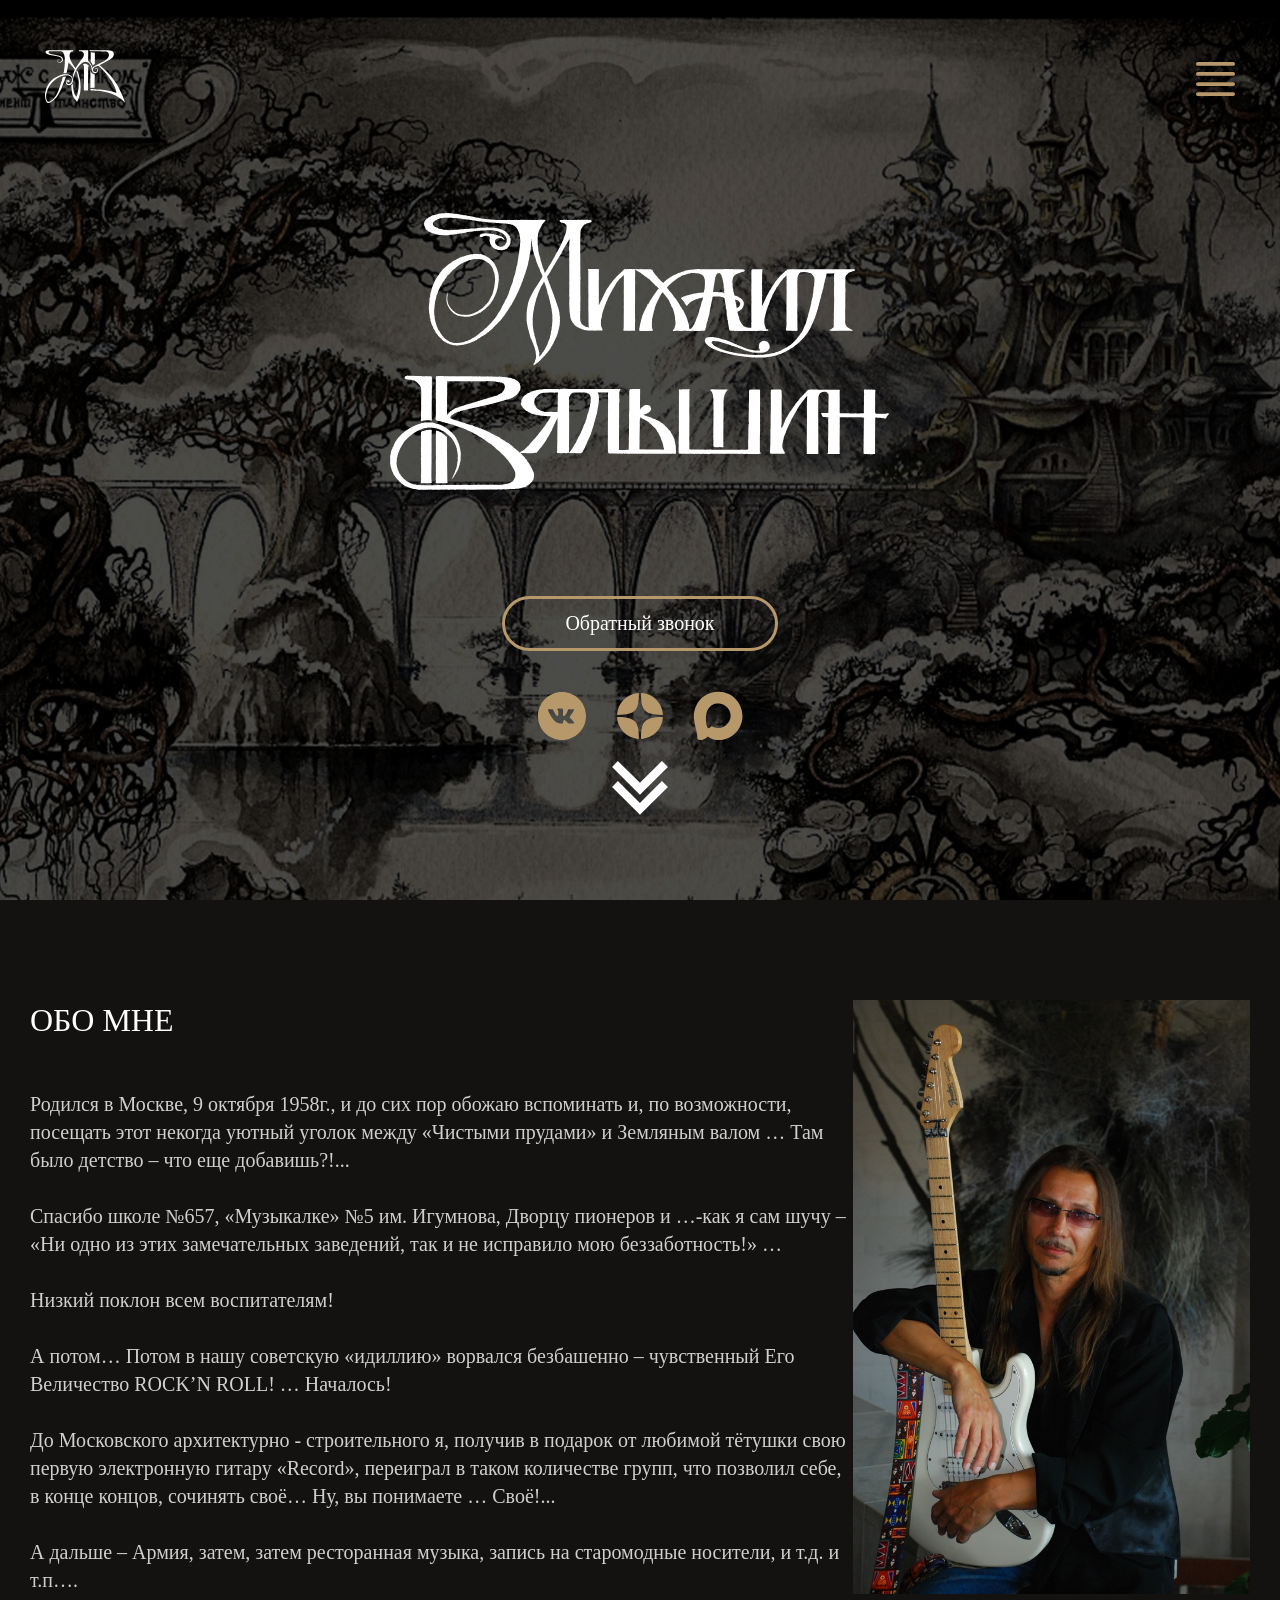
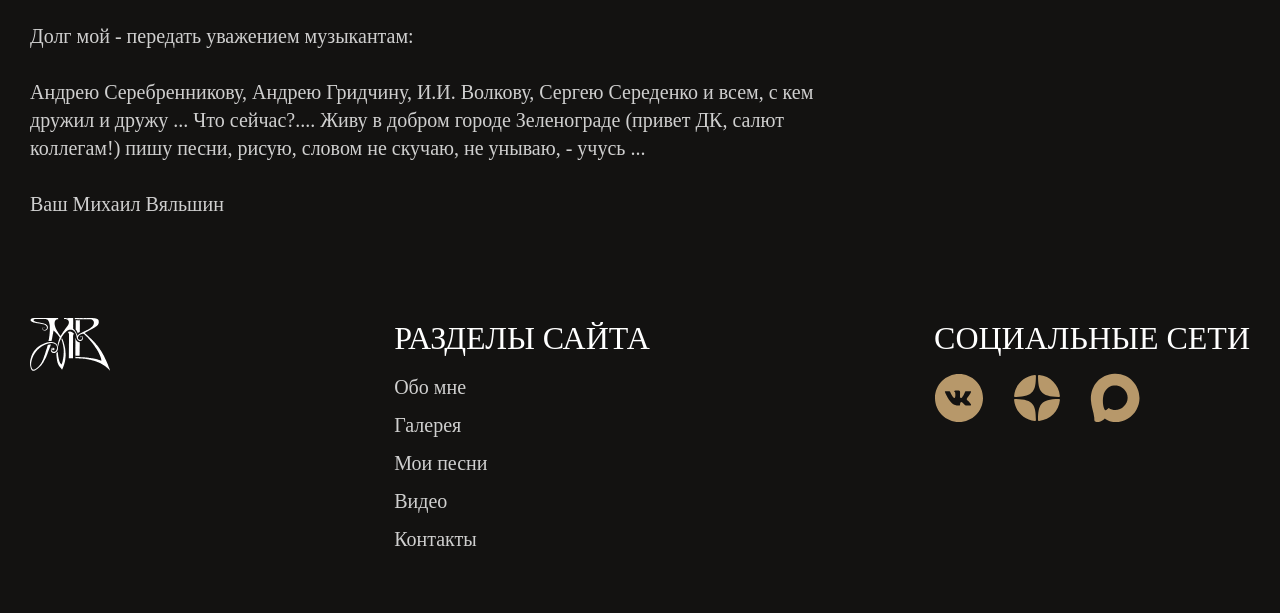
==== commit f567d4c6: "мелкие фиксы главной страницы" ====
--- a/about.html
+++ b/about.html
@@ -11,11 +11,11 @@
 </head>
 
 <body>
-   <div class="menu">
+  <div class="menu">
     <div class="menu__cont">
       <div class="menu__top-wrap">
-        <a href="index.html" class="header__logo">
-          <img src="img/logo.svg" class="header__logo" alt="Логотип компании">
+        <a class="header__logo-link" href="index.html">
+          <img class="header__logo" src="img/logo.svg" alt="Логотип компании">
         </a>
         <div class="menu__closed"></div>
       </div>
@@ -88,12 +88,14 @@
         <!-- Логотип и бургер внутри контейнера -->
         <div class="container header__top-container">
           <div class="header__top">
-            <a href="index.html" class="header__logo">
-              <img src="img/logo.svg" alt="Логотип компании">
+            <a class="header__logo-link" href="index.html">
+              <img class="header__logo" src="img/logo.svg" alt="Логотип компании">
             </a>
             <button class="header__burger" aria-label="Открыть меню"></button>
           </div>
         </div>
+
+        <img class="title-image" src="img/logo-big.svg">
 
         <div class="header__content container">
           <div class="header__content-social">
@@ -173,7 +175,7 @@
     </div>
   </section>
 
-   <footer class="footer">
+  <footer class="footer">
     <div class="container">
       <div class="footer__items">
         <div class="footer__left">
@@ -183,7 +185,7 @@
         </div>
         <div class="footer__center">
           <h2 class="title-h2 footer__title">РАЗДЕЛЫ САЙТА</h2>
-          <ul class="menu-style">
+          <ul class="footer-menu menu-style">
             <a href="about.html" class="footer__menu-link">
               <li class="main-text menu-style footer__menu-text white-text-animation">Обо мне</li>
             </a>
--- a/css/style.css
+++ b/css/style.css
@@ -289,17 +289,6 @@
     background-image: url("../img/slider-header/slide-7.jpg");
 }
 
-.header__overla {
-    position: relative;
-    z-index: 2;
-    display: flex;
-    flex-direction: column;
-    justify-content: space-between;
-    height: 100%;
-    padding: 20px 0;
-    box-sizing: border-box;
-}
-
 .header__top-container {
     position: relative;
     z-index: 3;
@@ -316,8 +305,8 @@
 }
 
 .header__burger {
-    width: 30px;
-    height: 24px;
+    width: 40px;
+    height: 34px;
     background: url('../img/burger.svg') center/contain no-repeat;
     border: none;
     cursor: pointer;
@@ -330,7 +319,7 @@
     display: flex;
     flex-direction: column;
     justify-content: space-between;
-    height: 100%;
+    height: 95%;
     padding: 20px 0;
     box-sizing: border-box;
     padding-top: 50px;
@@ -405,6 +394,12 @@
 
 /* header */
 
+.title-image {
+    width: 500px;
+    margin: 0 auto;
+
+}
+
 .header {
     position: relative;
     width: 100%;
@@ -416,7 +411,8 @@
 
 .menu {
     position: fixed;
-    top: 0;
+    top: 5px;
+    left: 5px;
     width: 250px;
     height: 100vh;
     background: #231F1A;
@@ -524,7 +520,9 @@
 }
 
 .header__logo {
-    height: 40px;
+    width: 80px;
+    height: 53px;
+
 }
 
 /* about */
@@ -532,6 +530,10 @@
 
 .about {
     margin-bottom: 100px;
+}
+
+.about-title {
+    margin-bottom: 50px;
 }
 
 .about__photo {
@@ -1350,6 +1352,25 @@
         align-items: center;
         gap: 70px;
     }
+
+    .title-image {
+        width: 400px;
+    }
+
+    .btn-stroke {
+        padding: 12px 59px;
+        font-size: 14px;
+    }
+
+    .social-button-link {
+        width: 45px;
+        height: 45px;
+    }
+
+    .arrow-down {
+        width: 50px;
+        height: 47px;
+    }
 }
 
 @media (max-width: 871px) {
@@ -1359,7 +1380,7 @@
         align-items: center;
     }
 
-    .menu-style {
+    .footer-menu {
         display: flex;
         flex-direction: column;
         align-items: center;
@@ -1370,12 +1391,41 @@
         flex-direction: column;
         align-items: center;
     }
+
+    .title-image {
+        width: 300px;
+    }
+
+    .social-button-link {
+        width: 45px;
+        height: 45px;
+    }
+
+
+    .btn-stroke {
+        padding: 10px 57px;
+        font-size: 14px;
+    }
+
+    .social-button-link {
+        width: 42px;
+        height: 42px;
+    }
+
+    .arrow-down {
+        width: 47px;
+        height: 45px;
+    }
+
+
 }
 
 
 
 
 @media (max-width: 768px) {
+
+
     .container {
 
         padding: 0 15px;
@@ -1386,15 +1436,9 @@
         justify-content: center;
     }
 
-
-
     .video__card {
         width: 100%;
         margin-bottom: 20px;
-    }
-
-    .header__burger {
-        display: block;
     }
 
     .gallery-column {
@@ -1421,34 +1465,52 @@
     }
 
     .header__logo {
-        height: 32px;
-    }
-
-    .header__burger {
-        width: 28px;
-        height: 22px;
+
+        width: 60px;
     }
 
     .header__content {
         padding: 0 10px;
     }
+
+    .social-button-link {
+        width: 40px;
+        height: 40px;
+    }
+
+    .header__top-container {
+        margin-top: 30px;
+    }
+
+
 }
 
 @media (max-width: 480px) {
+
+    .title-image {
+        width: 200px;
+    }
+
     .header__top-container {
         padding: 0 8px;
     }
 
+
+    .header__burger {
+        width: 33px;
+        height: 27px;
+    }
+
     .header__top {
         padding: 0 8px;
     }
 
     .header__logo {
-        height: 28px;
+        width: 50px;
     }
 
     .btn-stroke {
-        padding: 8px 30px;
+        padding: 9px 42px;
         font-size: 14px;
     }
 
@@ -1459,11 +1521,16 @@
     }
 
     .arrow-down {
-        width: 50px;
-        height: 47px;
+        width: 44px;
+        height: 42px;
     }
 
     .social-button {
-        gap: 10px;
+        gap: 17px;
+    }
+
+    .social-button-link {
+        width: 35px;
+        height: 35px;
     }
 }
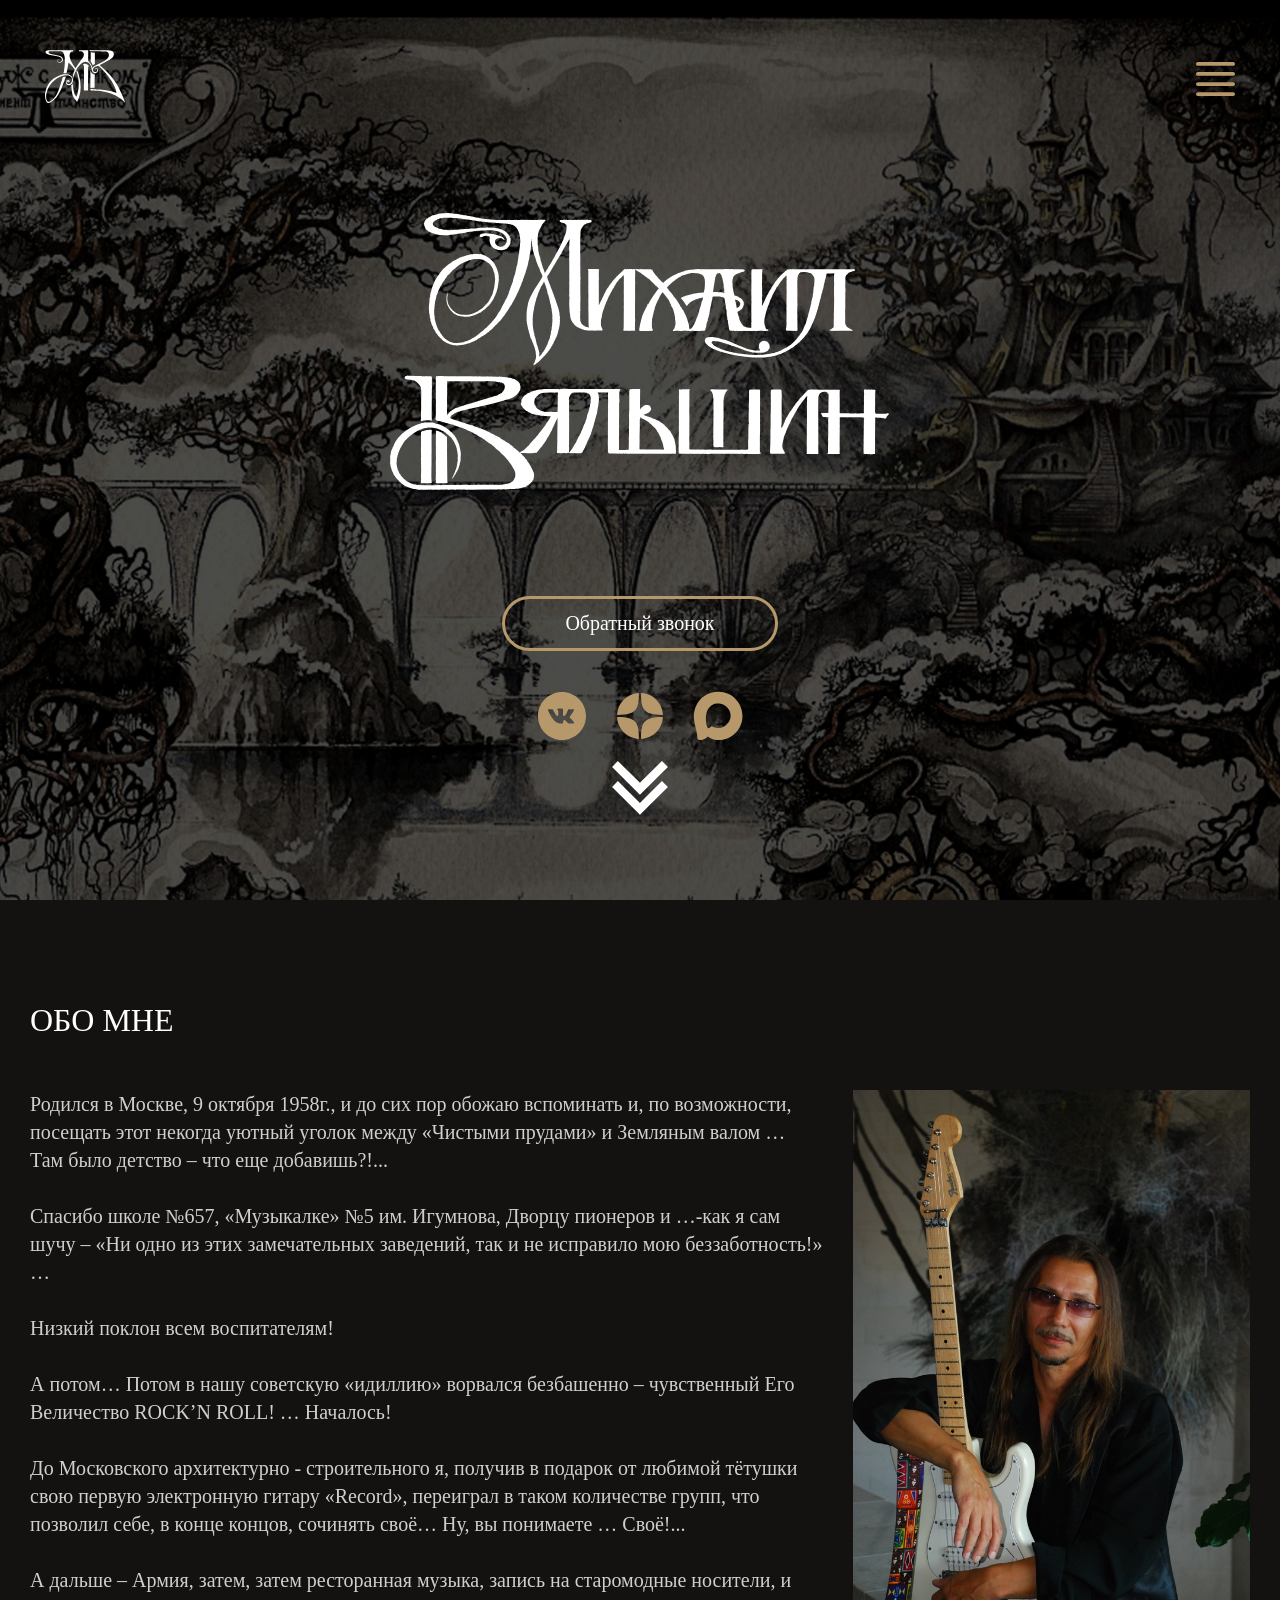
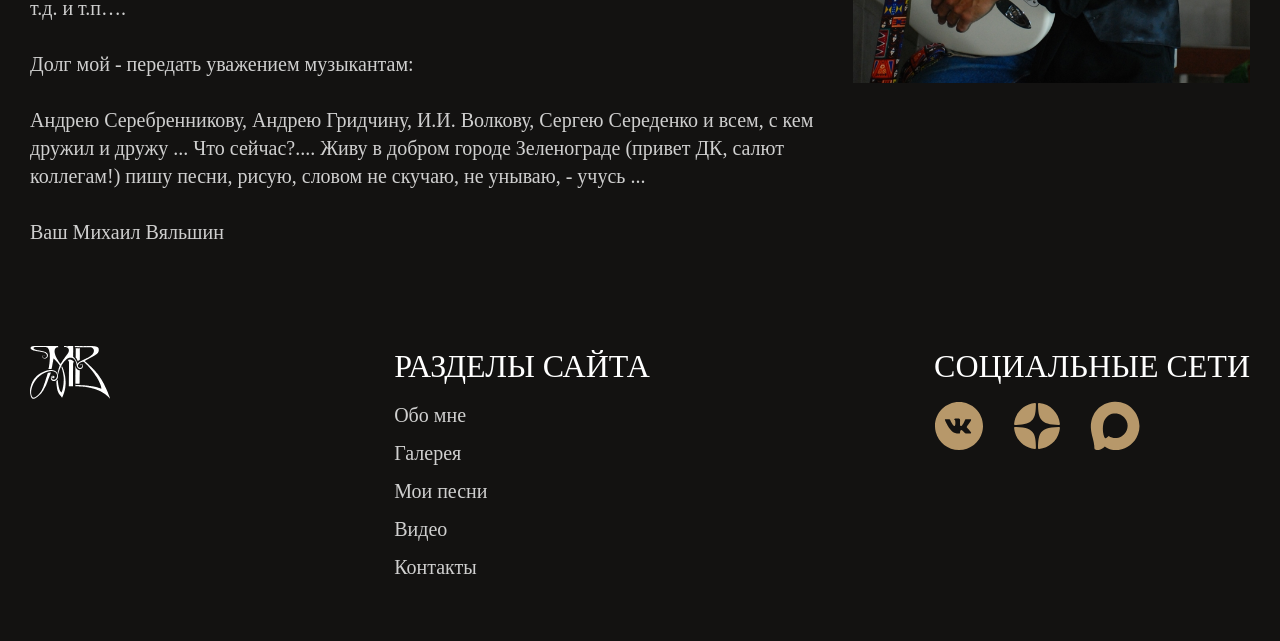
==== commit 9f56a38d: "Добавлена адаптация страницы обо мне" ====
--- a/about.html
+++ b/about.html
@@ -139,9 +139,10 @@
 
   <section class="about-page">
     <div class="container">
+      <h2 class="title-h2 about-page__title">обо мне</h2>
       <div class="about-page__wrap">
         <div class="about-page__left">
-          <h2 class="title-h2 about-page__title">обо мне</h2>
+
           <p class="main-text">
             Родился в Москве, 9 октября 1958г., и до сих пор обожаю вспоминать и, по возможности, посещать этот
             некогда уютный уголок между «Чистыми прудами» и Земляным валом …
--- a/css/style.css
+++ b/css/style.css
@@ -323,6 +323,7 @@
     padding: 20px 0;
     box-sizing: border-box;
     padding-top: 50px;
+    gap: 30px;
 }
 
 .header__slider {
@@ -1020,6 +1021,7 @@
 
 .about-page__left {
     width: 849px;
+    padding-right: 30px;
 }
 
 .about-page__img {
@@ -1303,6 +1305,25 @@
     .gallery-column {
         width: 31%;
     }
+    .about-page__wrap {
+        display: flex;
+        flex-direction: column-reverse;
+        gap: 30px;
+        align-items: center;
+    }
+
+    .title-image {
+        width: 450px;
+    }
+
+    .about-page__title {
+        align-self: center;
+    }
+
+    .about-page__left {
+        padding: 0 30px;
+        width: 100%;
+    }
 }
 
 @media (max-width: 992px) {
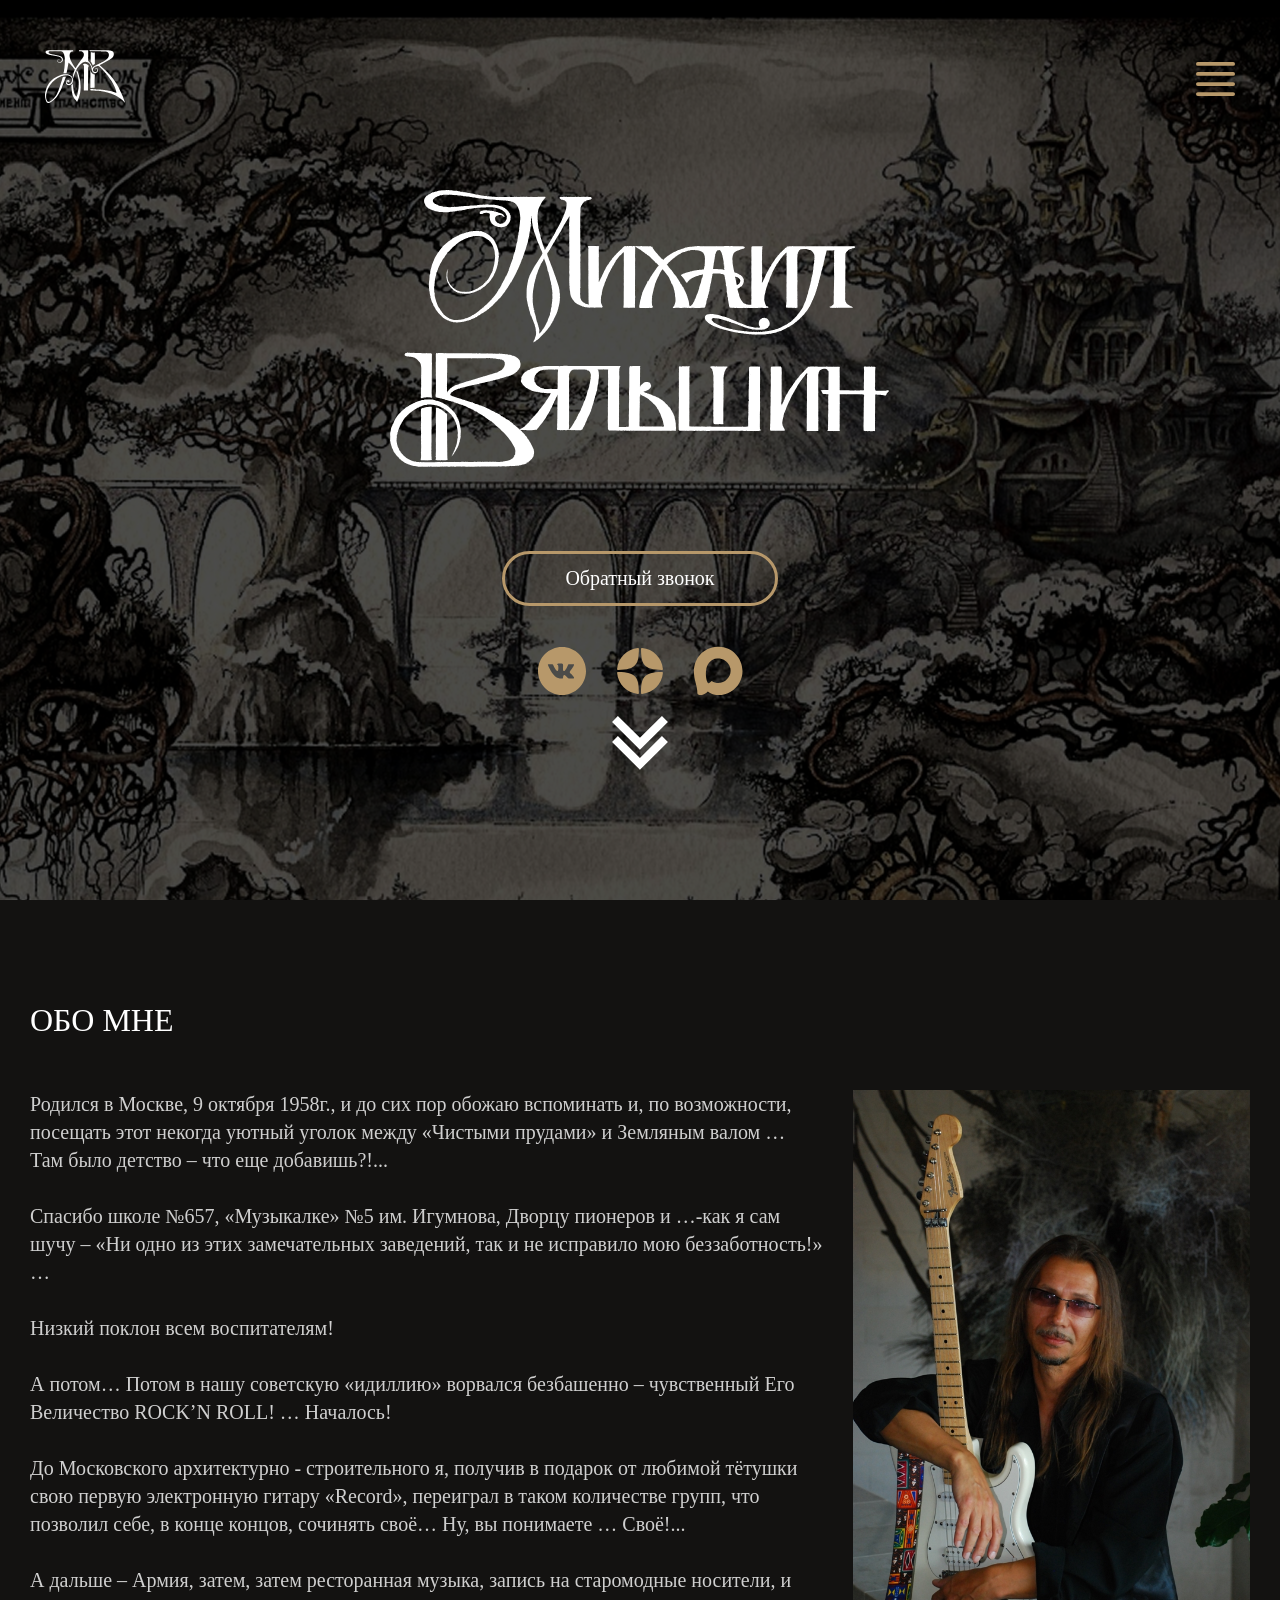
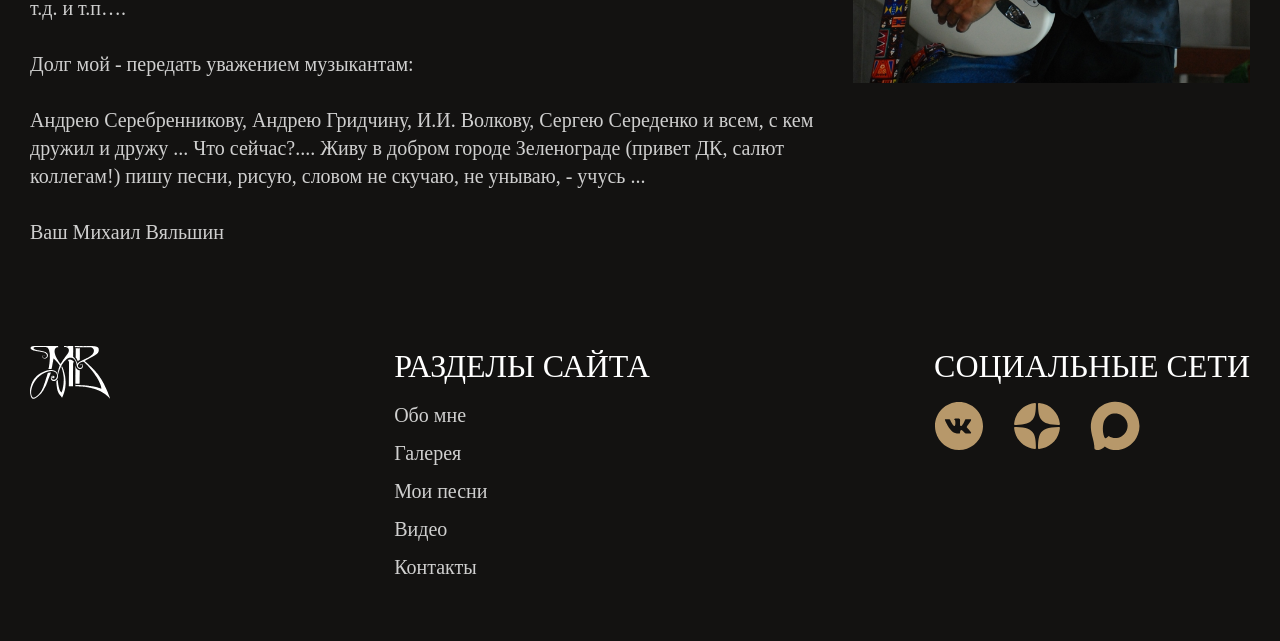
==== commit 9c53d729: "перенос изменений шапки на все страницы" ====
--- a/about.html
+++ b/about.html
@@ -17,7 +17,11 @@
         <a class="header__logo-link" href="index.html">
           <img class="header__logo" src="img/logo.svg" alt="Логотип компании">
         </a>
-        <div class="menu__closed"></div>
+        <button class="menu__closed">
+          <svg class="icon-closed" viewBox="0 0 16 16">
+          <use href="sprites.svg#icon-closed"></use>
+        </svg>
+        </button>
       </div>
     </div>
 
--- a/css/style.css
+++ b/css/style.css
@@ -299,9 +299,7 @@
 .header__slider-wrapper {
     position: relative;
     width: 100%;
-    height: 100vh;
-    /* Полная высота экрана */
-    overflow: hidden;
+    height: 100%;
 }
 
 .header__burger {
@@ -319,7 +317,7 @@
     display: flex;
     flex-direction: column;
     justify-content: space-between;
-    height: 95%;
+    height: 90%;
     padding: 20px 0;
     box-sizing: border-box;
     padding-top: 50px;
@@ -356,17 +354,19 @@
 }
 
 .slide {
-    position: absolute;
-    top: 0;
-    left: 0;
-    width: 100%;
+    flex: 0 0 100%;
+    /* каждый слайд = 100% ширины контейнера */
     height: 100%;
     background-size: cover;
     background-position: center;
-    opacity: 0;
-    transition: opacity 1s ease;
-    pointer-events: none;
-    /* Чтобы не мешали кликам */
+    background-repeat: no-repeat;
+}
+
+.slide img {
+    width: 100%;
+    height: 100%;
+    object-fit: cover;
+    /* аналог background-size: cover для img */
 }
 
 .slide.active {
@@ -404,10 +404,14 @@
 .header {
     position: relative;
     width: 100%;
-    /* Чтобы слайды не вылазили */
     z-index: 2;
-    /* Выше слайдера */
     margin-bottom: 100px;
+    height: 100vh;
+    /* высота на весь экран */
+    min-height: 500px;
+    /* минимальная высота, чтобы не схлопывалось на очень маленьких экранах */
+    overflow: hidden;
+    /* чтобы слайды не вылезали за границы */
 }
 
 .menu {
@@ -492,6 +496,7 @@
     height: 14px;
     cursor: pointer;
     transition: 0.5s;
+    background-color: inherit;
 }
 
 .slider {
@@ -500,6 +505,7 @@
     left: 0;
     width: 100%;
     height: 100%;
+    /* теперь это 100% от .header, который = 100vh */
     display: flex;
     overflow: hidden;
 }
@@ -1156,18 +1162,32 @@
     max-height: calc(100% - 40px);
     /* Отступы сверху и снизу */
     padding: 20px;
+
+   
+
+   
+    background: #231F1A;
+    border: 1px solid var(--gold, #B7986A);
+    box-shadow: 0px 0px 50px 0px rgba(183, 152, 106, 0.20);
+   
+
 }
 
 .image-overlay__close {
     position: absolute;
     top: 10px;
     right: 10px;
-    background: white;
+    
     border: none;
     padding: 10px;
     cursor: pointer;
-    border-radius: 50%;
-
+    background-color: inherit;
+
+}
+
+.icon-closed {
+    width: 12px;
+    height: 14px;
 }
 
 .image-overlay__image {
@@ -1305,6 +1325,7 @@
     .gallery-column {
         width: 31%;
     }
+
     .about-page__wrap {
         display: flex;
         flex-direction: column-reverse;
@@ -1313,7 +1334,7 @@
     }
 
     .title-image {
-        width: 450px;
+        width: 400px;
     }
 
     .about-page__title {
@@ -1327,6 +1348,10 @@
 }
 
 @media (max-width: 992px) {
+    .header__overlay {
+        padding-top: 20px;
+    }
+
     .gallery-column {
         width: 48%;
     }
@@ -1375,7 +1400,7 @@
     }
 
     .title-image {
-        width: 400px;
+        display: none;
     }
 
     .btn-stroke {
@@ -1391,6 +1416,10 @@
     .arrow-down {
         width: 50px;
         height: 47px;
+    }
+
+    .title-image {
+        width: 300px;
     }
 }
 
@@ -1413,9 +1442,7 @@
         align-items: center;
     }
 
-    .title-image {
-        width: 300px;
-    }
+
 
     .social-button-link {
         width: 45px;
@@ -1440,7 +1467,6 @@
 
 
 }
-
 
 
 
@@ -1503,36 +1529,17 @@
         margin-top: 30px;
     }
 
-
-}
-
-@media (max-width: 480px) {
-
     .title-image {
         width: 200px;
     }
 
-    .header__top-container {
-        padding: 0 8px;
-    }
-
+    .header__logo {
+        width: 50px;
+    }
 
     .header__burger {
         width: 33px;
         height: 27px;
-    }
-
-    .header__top {
-        padding: 0 8px;
-    }
-
-    .header__logo {
-        width: 50px;
-    }
-
-    .btn-stroke {
-        padding: 9px 42px;
-        font-size: 14px;
     }
 
     .btn-social {
@@ -1545,6 +1552,30 @@
         width: 44px;
         height: 42px;
     }
+}
+
+@media (max-width: 480px) {
+
+
+
+    .header__top-container {
+        padding: 0 8px;
+    }
+
+
+
+
+    .header__top {
+        padding: 0 8px;
+    }
+
+
+
+
+
+
+
+
 
     .social-button {
         gap: 17px;
